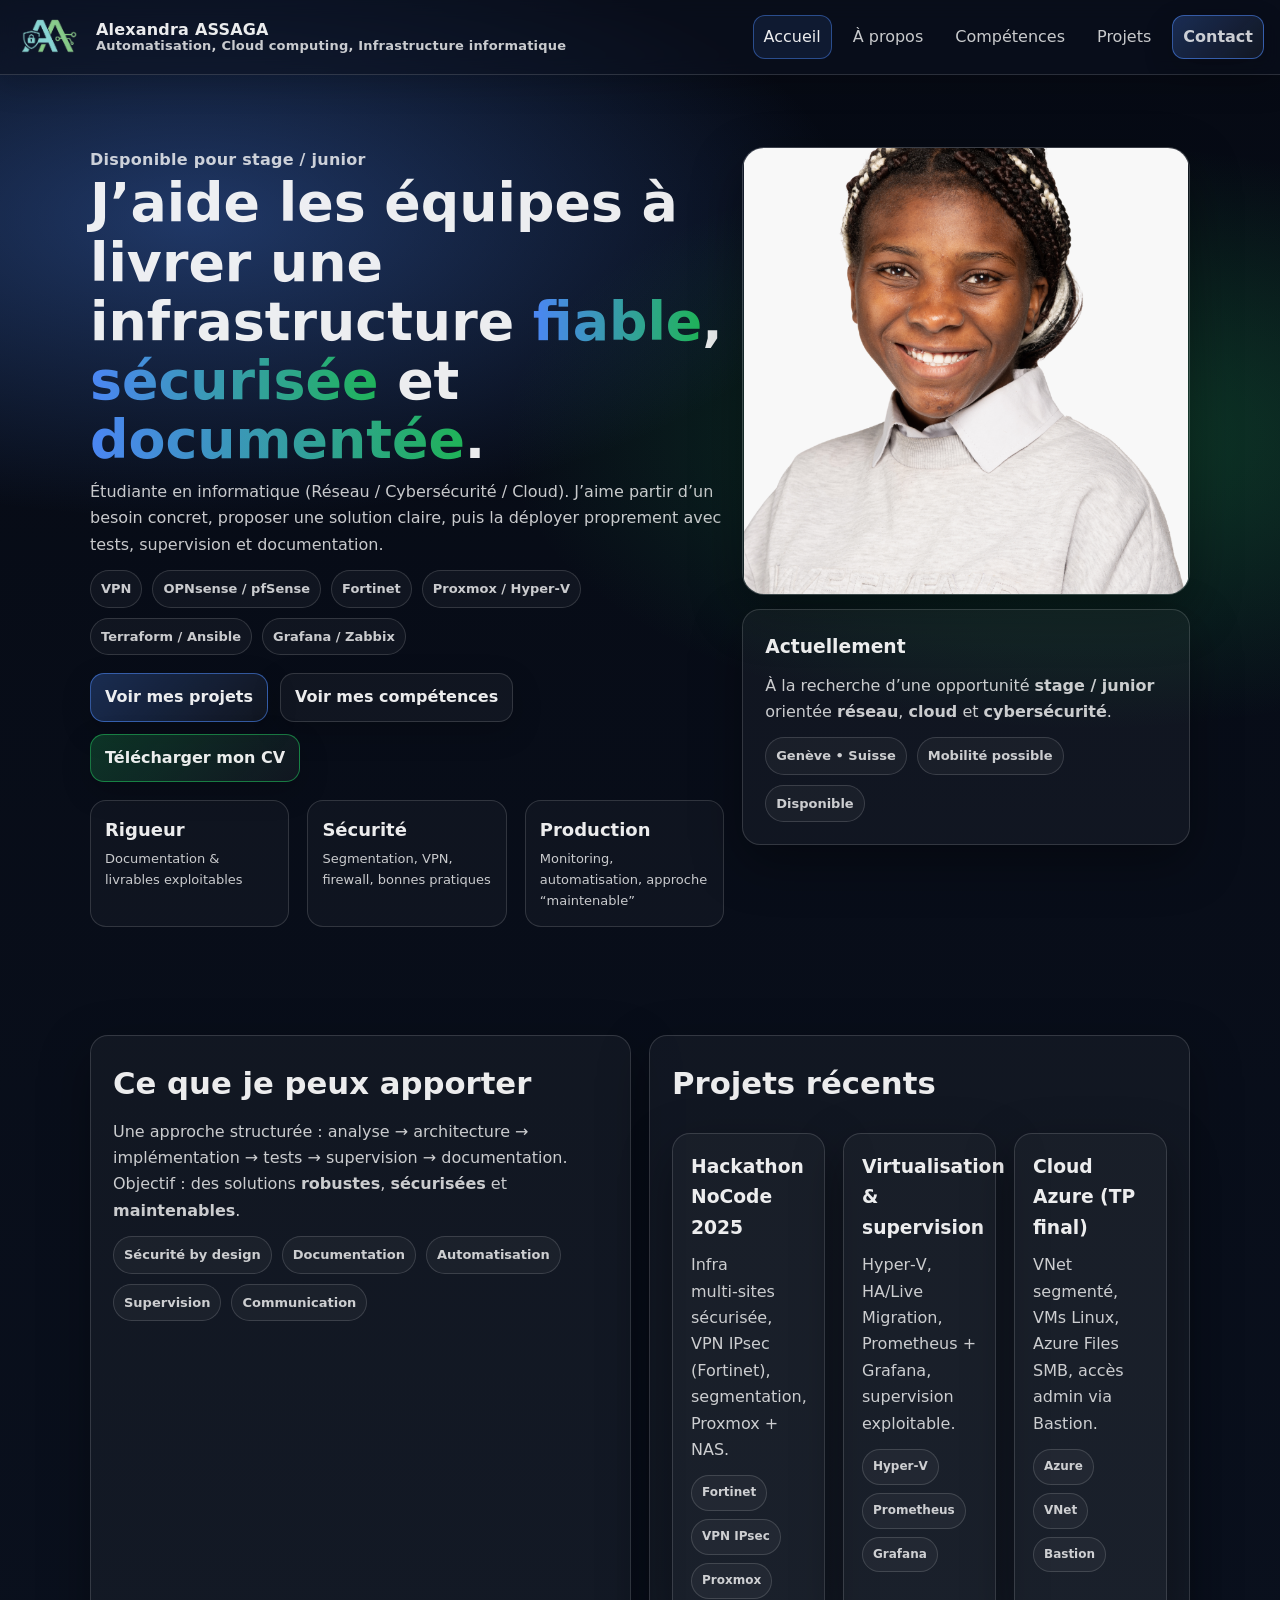
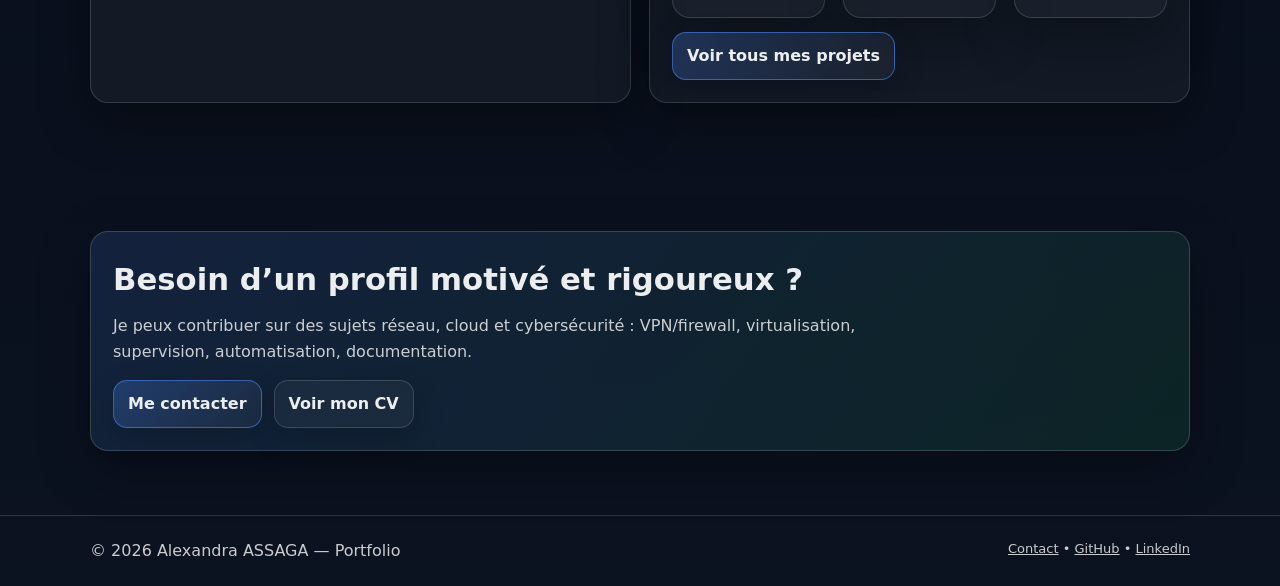
==== index.html @ e3ac4856 "Correction filtre projets + slogan, accessibilité et JS" ====
<!DOCTYPE html>
<html lang="fr">
<head>
  <meta charset="UTF-8" />
  <meta name="viewport" content="width=device-width, initial-scale=1.0" />
  <title>Portfolio — Alexandra ASSAGA</title>
  <meta name="description" content="Portfolio d'Alexandra ASSAGA — Réseau, Cybersécurité, Cloud. Projets, compétences, contact, CV." />
  <link rel="canonical" href="https://aassaga21.github.io/Mon_porfolio/" />
  <meta http-equiv="Content-Security-Policy" content="upgrade-insecure-requests" />
  <meta name="referrer" content="strict-origin-when-cross-origin" />
  <link rel="stylesheet" href="css/style.css" />
</head>
<body>

<header class="site-header">
  <div class="container nav">
    <a class="brand" href="index.html" aria-label="Retour à l'accueil">
      <img src="assets/images/Logo_Alexandra_ASSAGA.png" alt="Logo Alexandra Assaga" class="site-logo" />
      <div class="brand-text">
        <div class="brand-name">Alexandra ASSAGA</div>
        <div class="small muted">Automatisation, Cloud computing, Infrastructure informatique</div>
      </div>
    </a>

    <nav class="nav-links" aria-label="Navigation principale">
      <a data-nav href="index.html">Accueil</a>
      <a data-nav href="about.html">À propos</a>
      <a data-nav href="skills.html">Compétences</a>
      <a data-nav href="projects.html">Projets</a>
      <a data-nav href="contact.html" class="btn primary">Contact</a>
    </nav>
  </div>
</header>

<main>

  <!-- HERO -->
  <section class="hero">
    <div class="container grid">
      <div class="hero-left">
        <div class="kicker">Disponible pour stage / junior</div>

        <h1 class="hero-title">
          J’aide les équipes à livrer une infrastructure <span class="hl">fiable</span>,
          <span class="hl">sécurisée</span> et <span class="hl">documentée</span>.
        </h1>

        <p class="hero-sub">
          Étudiante en informatique (Réseau / Cybersécurité / Cloud). J’aime partir d’un besoin concret,
          proposer une solution claire, puis la déployer proprement avec tests, supervision et documentation.
        </p>

        <div class="badges hero-badges" aria-label="Technologies clés">
          <span class="badge">VPN</span>
          <span class="badge">OPNsense / pfSense</span>
          <span class="badge">Fortinet</span>
          <span class="badge">Proxmox / Hyper‑V</span>
          <span class="badge">Terraform / Ansible</span>
          <span class="badge">Grafana / Zabbix</span>
        </div>

        <div class="hero-cta">
          <a class="btn primary" href="projects.html">Voir mes projets</a>
          <a class="btn" href="skills.html">Voir mes compétences</a>
          <a class="btn success" href="assets/files/CV_ALEXANDRA_ASSAGA.pdf" target="_blank" rel="noopener">Télécharger mon CV</a>
        </div>

        <div class="stats" aria-label="Points forts">
          <div class="grid">
            <div class="stat" style="grid-column: span 4">
              <strong>Rigueur</strong>
              <span>Documentation & livrables exploitables</span>
            </div>
            <div class="stat" style="grid-column: span 4">
              <strong>Sécurité</strong>
              <span>Segmentation, VPN, firewall, bonnes pratiques</span>
            </div>
            <div class="stat" style="grid-column: span 4">
              <strong>Production</strong>
              <span>Monitoring, automatisation, approche “maintenable”</span>
            </div>
          </div>
        </div>
      </div>

      <div class="hero-right">
        <div class="card avatar">
          <img src="assets/images/Photo_Alexandra_ASSAGA.png" alt="Photo de Alexandra ASSAGA" loading="lazy" />
        </div>

        <div class="card pad" style="margin-top:14px">
          <h3>Actuellement</h3>
          <p>
            À la recherche d’une opportunité <strong>stage / junior</strong> orientée
            <strong>réseau</strong>, <strong>cloud</strong> et <strong>cybersécurité</strong>.
          </p>
          <div class="badges">
            <span class="badge">Genève • Suisse</span>
            <span class="badge">Mobilité possible</span>
            <span class="badge">Disponible</span>
          </div>
        </div>
      </div>
    </div>
  </section>

  <!-- VALUE + RECENT PROJECTS -->
  <section class="section">
    <div class="container grid">
      <section class="card pad" style="grid-column: 1 / span 6">
        <h2>Ce que je peux apporter</h2>
        <p>
          Une approche structurée : analyse → architecture → implémentation → tests → supervision → documentation.
          Objectif : des solutions <strong>robustes</strong>, <strong>sécurisées</strong> et <strong>maintenables</strong>.
        </p>

        <div class="badges" style="margin-top:12px">
          <span class="badge">Sécurité by design</span>
          <span class="badge">Documentation</span>
          <span class="badge">Automatisation</span>
          <span class="badge">Supervision</span>
          <span class="badge">Communication</span>
        </div>
      </section>

      <section class="card pad" style="grid-column: 7 / span 6">
        <div class="section-title">
          <h2>Projets récents</h2>
        </div>

        <div class="cards-3">
          <article class="card project-mini" style="background: rgba(255,255,255,.03)">
            <h3>Hackathon NoCode 2025</h3>
            <p>Infra multi‑sites sécurisée, VPN IPsec (Fortinet), segmentation, Proxmox + NAS.</p>
            <div class="meta">
              <span class="badge">Fortinet</span><span class="badge">VPN IPsec</span><span class="badge">Proxmox</span>
            </div>
          </article>

          <article class="card project-mini" style="background: rgba(255,255,255,.03)">
            <h3>Virtualisation & supervision</h3>
            <p>Hyper‑V, HA/Live Migration, Prometheus + Grafana, supervision exploitable.</p>
            <div class="meta">
              <span class="badge">Hyper‑V</span><span class="badge">Prometheus</span><span class="badge">Grafana</span>
            </div>
          </article>

          <article class="card project-mini" style="background: rgba(255,255,255,.03)">
            <h3>Cloud Azure (TP final)</h3>
            <p>VNet segmenté, VMs Linux, Azure Files SMB, accès admin via Bastion.</p>
            <div class="meta">
              <span class="badge">Azure</span><span class="badge">VNet</span><span class="badge">Bastion</span>
            </div>
          </article>
        </div>

        <div class="hero-cta" style="margin-top:14px">
          <a class="btn primary" href="projects.html">Voir tous mes projets</a>
        </div>
      </section>
    </div>
  </section>

  <section class="section">
    <div class="container">
      <div class="card cta-band">
        <h2 style="margin-bottom:8px">Besoin d’un profil motivé et rigoureux ?</h2>
        <p style="margin-bottom:14px">
          Je peux contribuer sur des sujets réseau, cloud et cybersécurité : VPN/firewall, virtualisation,
          supervision, automatisation, documentation.
        </p>
        <div class="hero-cta" style="margin-top:0">
          <a class="btn primary" href="contact.html">Me contacter</a>
          <a class="btn" href="assets/files/CV_ALEXANDRA_ASSAGA.pdf" target="_blank" rel="noopener">Voir mon CV</a>
        </div>
      </div>
    </div>
  </section>

</main>

<footer>
  <div class="container footer-row">
    <div>© <span id="year"></span> Alexandra ASSAGA — Portfolio</div>
    <div class="small">
      <a href="contact.html" style="text-decoration:underline">Contact</a> •
      <a href="https://github.com/aassaga21" target="_blank" rel="noopener" style="text-decoration:underline">GitHub</a> •
      <a href="https://www.linkedin.com/in/alexandra-assaga/" target="_blank" rel="noopener" style="text-decoration:underline">LinkedIn</a>
    </div>
  </div>
</footer>

<script src="js/main.js"></script>
<script>
  document.getElementById("year").textContent = new Date().getFullYear();
</script>

</body>
</html>
---- css/style.css ----
:root{
  --bg: #0b1220;
  --surface: rgba(255,255,255,.055);
  --surface2: rgba(255,255,255,.085);
  --text: rgba(255,255,255,.92);
  --muted: rgba(255,255,255,.78);
  --line: rgba(255,255,255,.14);
  --brand: #4f8cff;
  --brand2: #22c55e;
  --shadow: 0 18px 50px rgba(0,0,0,.35);
  --radius: 18px;
  --container: 1100px;
  --font: ui-sans-serif, system-ui, -apple-system, Segoe UI, Roboto, Helvetica, Arial;
}

*{box-sizing:border-box}
html{scroll-behavior:smooth}
body{
  margin:0;
  font-family:var(--font);
  background:
    radial-gradient(1100px 500px at 15% 10%, rgba(79,140,255,.35), transparent 60%),
    radial-gradient(900px 450px at 85% 20%, rgba(34,197,94,.25), transparent 65%),
    linear-gradient(180deg, #060a14, var(--bg));
  color:var(--text);
  line-height:1.65;
}

a{color:inherit; text-decoration:none}
img{max-width:100%; display:block}

.container{
  width:min(var(--container), calc(100% - 40px));
  margin-inline:auto;
}

.muted{ color: var(--muted); }

/* Header */
header{
  position:sticky;
  top:0;
  z-index:50;
  backdrop-filter: blur(10px);
  background: rgba(11,18,32,.55);
  border-bottom: 1px solid var(--line);
  box-shadow: 0 10px 30px rgba(0,0,0,.18);
}

header .container.nav{
  width: 100%;
  max-width: none;
  margin: 0;
  padding-left: 16px;
  padding-right: 16px;
}

.nav{
  display:flex;
  align-items:center;
  justify-content:space-between;
  padding:14px 0;
  gap:14px;
}

.brand{
  display:flex;
  align-items:center;
  gap:12px;
  font-weight:700;
  letter-spacing:.2px;
  margin-left:0;
}

.brand-text{
  display:flex;
  flex-direction:column;
  line-height:1.05;
}
.brand-name{ font-weight:800; color: var(--text); }

.site-logo{
  height:46px;
  width:auto;
  object-fit:contain;
}

.nav-links{
  display:flex; gap:10px; flex-wrap:wrap;
  align-items:center;
}
.nav-links a{
  padding:8px 10px;
  border-radius:12px;
  color: var(--muted);
  border: 1px solid transparent;
}
.nav-links a:hover{
  color: var(--text);
  border-color: var(--line);
  background: rgba(255,255,255,.04);
}
.nav-links a.active{
  color: var(--text);
  border-color: rgba(79,140,255,.45);
  background: rgba(79,140,255,.10);
}

/* Buttons */
.btn{
  display:inline-flex; align-items:center; justify-content:center;
  gap:10px;
  padding:10px 14px;
  border-radius:14px;
  border: 1px solid var(--line);
  background: rgba(255,255,255,.04);
  color: var(--text);
  font-weight:650;
  box-shadow: 0 10px 30px rgba(0,0,0,.20);
  cursor:pointer;
}
.btn:hover{
  transform: translateY(-2px);
  border-color: rgba(255,255,255,.25);
  background: rgba(255,255,255,.06);
}
.btn.primary{
  border-color: rgba(79,140,255,.55);
  background: linear-gradient(135deg, rgba(79,140,255,.25), rgba(255,255,255,.04));
}
.btn.success{
  border-color: rgba(34,197,94,.55);
  background: linear-gradient(135deg, rgba(34,197,94,.22), rgba(255,255,255,.04));
}

/* Layout blocks */
.section{padding:64px 0}
.grid{
  display:grid;
  grid-template-columns: repeat(12, 1fr);
  gap:18px;
}
.card{
  border: 1px solid var(--line);
  border-radius: var(--radius);
  background: rgba(255,255,255,.04);
  box-shadow: var(--shadow);
}
.card:hover{ border-color: rgba(255,255,255,.20); }
.card.pad{padding:22px}

.kicker{color:var(--muted); font-weight:650; letter-spacing:.25px}
h1,h2,h3{margin:0 0 10px}
h1{font-size: clamp(34px, 4.2vw, 54px); line-height:1.1}
h2{font-size: clamp(24px, 2.4vw, 34px)}
p{margin:0 0 12px; color:var(--muted); max-width:75ch}

.badges{display:flex; flex-wrap:wrap; gap:10px}
.badge{
  padding:7px 10px;
  border-radius:999px;
  border: 1px solid var(--line);
  background: rgba(255,255,255,.04);
  color: var(--muted);
  font-weight:650;
  font-size: 13px;
  display:inline-flex;
  align-items:center;
  gap:8px;
}

/* Focus visible */
a:focus-visible,
button:focus-visible,
input:focus-visible,
textarea:focus-visible{
  outline: 3px solid rgba(79,140,255,.55);
  outline-offset: 3px;
  border-color: rgba(79,140,255,.75);
}

/* Hero */
.hero{ padding:72px 0 44px; }
.hero-left{grid-column: 1 / span 7;}
.hero-right{grid-column: 8 / span 5;}
.hero-cta{display:flex; gap:12px; flex-wrap:wrap; margin-top:18px}

.hl{
  background: linear-gradient(90deg, rgba(79,140,255,.95), rgba(34,197,94,.9));
  -webkit-background-clip: text;
  background-clip: text;
  color: transparent;
}

.hero-badges{ margin-top: 10px; }

.avatar{
  aspect-ratio: 1 / 1;
  border-radius: 22px;
  overflow:hidden;
  border: 1px solid rgba(255,255,255,.18);
  background: rgba(255,255,255,.04);
}
.avatar img{ width:100%; height:100%; object-fit:contain; }

/* Stats */
.stats{margin-top:18px}
.stat{
  display:flex; flex-direction:column;
  gap:3px;
  padding:14px;
  border-radius: 16px;
  border: 1px solid var(--line);
  background: rgba(255,255,255,.03);
}
.stat strong{font-size:18px}
.stat span{color:var(--muted); font-size:13px}

/* Skills */
.skill{
  display:flex; flex-direction:column; gap:10px;
  padding:16px;
  border-radius:16px;
  border:1px solid var(--line);
  background: rgba(255,255,255,.03);
}
.skill-top{display:flex; justify-content:space-between; gap:10px}
.progress{
  height:10px;
  border-radius:999px;
  border:1px solid var(--line);
  overflow:hidden;
  background: rgba(0,0,0,.20);
}
.progress > div{
  height:100%;
  width: var(--w, 60%);
  background: linear-gradient(90deg, rgba(79,140,255,.9), rgba(34,197,94,.85));
}

/* Forms */
form{display:grid; gap:12px}
label{font-weight:750; font-size:14px}
input, textarea{
  width:100%;
  padding:12px 12px;
  border-radius:14px;
  border: 1px solid var(--line);
  background: rgba(255,255,255,.04);
  color: var(--text);
  outline:none;
}
input:focus, textarea:focus{border-color: rgba(79,140,255,.6)}
textarea{min-height:140px; resize:vertical}

/* Footer */
footer{
  border-top: 1px solid var(--line);
  padding:22px 0;
  color: var(--muted);
}
.footer-row{
  display:flex;
  justify-content:space-between;
  gap:12px;
  flex-wrap:wrap;
}
.small{font-size:13px}

/* Section title */
.section-title{
  display:flex;
  align-items:flex-end;
  justify-content:space-between;
  gap:12px;
  margin-bottom: 12px;
}

/* Recent project mini cards */
.cards-3{
  display:grid;
  grid-template-columns: repeat(12, 1fr);
  gap: 18px;
  margin-top: 14px;
}
.cards-3 > article{ grid-column: span 4; }
@media (max-width: 920px){ .cards-3 > article{ grid-column: span 6; } }
@media (max-width: 620px){ .cards-3 > article{ grid-column: 1 / -1; } }

.project-mini{ padding: 18px; }
.project-mini h3{ margin: 0 0 8px; }
.project-mini p{ margin: 0 0 12px; }
.meta{display:flex; flex-wrap:wrap; gap:8px; margin-top:10px}
.meta .badge{font-size:12px}

/* CTA band */
.cta-band{
  padding: 22px;
  background: linear-gradient(135deg, rgba(79,140,255,.14), rgba(34,197,94,.10));
  border: 1px solid rgba(255,255,255,.16);
}

/* Carousel (Projects) */
.carousel{ margin-top: 22px; }
.carousel-viewport{ overflow: hidden; border-radius: 22px; }
.carousel-track{
  display: flex;
  gap: 18px;
  transform: translateX(0);
  transition: transform .35s ease;
  will-change: transform;
}
.carousel-slide{ flex: 0 0 100%; }
@media (min-width: 1000px){
  .carousel-slide{ flex: 0 0 calc(50% - 9px); }
}

.project-card{
  border: 1px solid rgba(255,255,255,.14);
  border-radius: 20px;
  background: rgba(255,255,255,.045);
  box-shadow: 0 18px 50px rgba(0,0,0,.35);
  overflow: hidden;
  padding: 22px;
  display: flex;
  flex-direction: column;
  justify-content: space-between;
  min-height: 420px;
  transition: transform .18s ease, border-color .18s ease, background .18s ease;
}
.project-card:hover{
  transform: translateY(-3px);
  border-color: rgba(79,140,255,.5);
  background: rgba(255,255,255,.06);
}
.project-title{
  margin: 0 0 10px;
  font-size: clamp(22px, 2.2vw, 34px);
  line-height: 1.15;
}
.project-desc{
  margin: 0 0 14px;
  color: rgba(255,255,255,.75);
  max-width: 62ch;
}
.project-tags{ display:flex; flex-wrap: wrap; gap: 10px; margin-top: 10px; }
.tag{
  padding: 7px 10px;
  border-radius: 999px;
  border: 1px solid rgba(255,255,255,.14);
  background: rgba(255,255,255,.04);
  color: rgba(255,255,255,.78);
  font-weight: 650;
  font-size: 13px;
}
.project-actions{
  display:flex;
  gap: 12px;
  flex-wrap: wrap;
  margin-top: 18px;
}

/* Carousel controls */
.carousel-controls{
  display: flex;
  align-items: center;
  justify-content: center;
  gap: 14px;
  margin-top: 14px;
}
.carousel-btn{
  width: 44px;
  height: 44px;
  border-radius: 14px;
  border: 1px solid rgba(255,255,255,.16);
  background: rgba(255,255,255,.04);
  color: rgba(255,255,255,.9);
  font-size: 26px;
  cursor: pointer;
}
.carousel-btn:hover{
  border-color: rgba(79,140,255,.55);
  background: rgba(255,255,255,.06);
  transform: translateY(-1px);
}
.carousel-dots{ display: flex; gap: 8px; align-items: center; }
.carousel-dot{
  width: 10px;
  height: 10px;
  border-radius: 999px;
  border: 1px solid rgba(255,255,255,.22);
  background: rgba(255,255,255,.10);
  cursor: pointer;
}
.carousel-dot.is-active{
  width: 22px;
  background: rgba(79,140,255,.60);
  border-color: rgba(79,140,255,.70);
}

/* Filters + grid */
.filters{
  display:flex;
  flex-wrap:wrap;
  gap:10px;
  margin-top: 16px;
}
.filter-btn{
  appearance:none;
  border: 1px solid rgba(255,255,255,.16);
  background: rgba(255,255,255,.04);
  color: rgba(255,255,255,.82);
  padding: 9px 12px;
  border-radius: 999px;
  font-weight: 650;
  cursor: pointer;
}
.filter-btn:hover{
  border-color: rgba(79,140,255,.55);
  background: rgba(255,255,255,.06);
  transform: translateY(-1px);
}
.filter-btn.is-active{
  border-color: rgba(79,140,255,.70);
  background: rgba(79,140,255,.14);
  color: rgba(255,255,255,.92);
}

.projects-grid{
  display:grid;
  grid-template-columns: repeat(12, 1fr);
  gap: 18px;
  margin-top: 18px;
}
.project-item{ grid-column: span 6; }
@media (max-width: 720px){ .project-item{ grid-column: 1 / -1; } }
.project-item .content{ padding: 18px; }

.project-cover{
  height: 160px;
  border-bottom: 1px solid rgba(255,255,255,.14);
  background:
    radial-gradient(600px 240px at 15% 20%, rgba(79,140,255,.22), transparent 60%),
    radial-gradient(520px 220px at 85% 10%, rgba(34,197,94,.18), transparent 62%),
    rgba(255,255,255,.03);
}

/* Responsive */
@media (max-width: 920px){
  .hero-left{grid-column: 1 / -1;}
  .hero-right{grid-column: 1 / -1;}
}
@media (max-width: 600px){
  .brand-text{display:none;}
  header .container.nav{
    padding-left: 12px;
    padding-right: 12px;
  }
}

/* Reduced motion */
@media (prefers-reduced-motion: reduce){
  *{
    scroll-behavior: auto !important;
    transition: none !important;
    animation: none !important;
  }
}
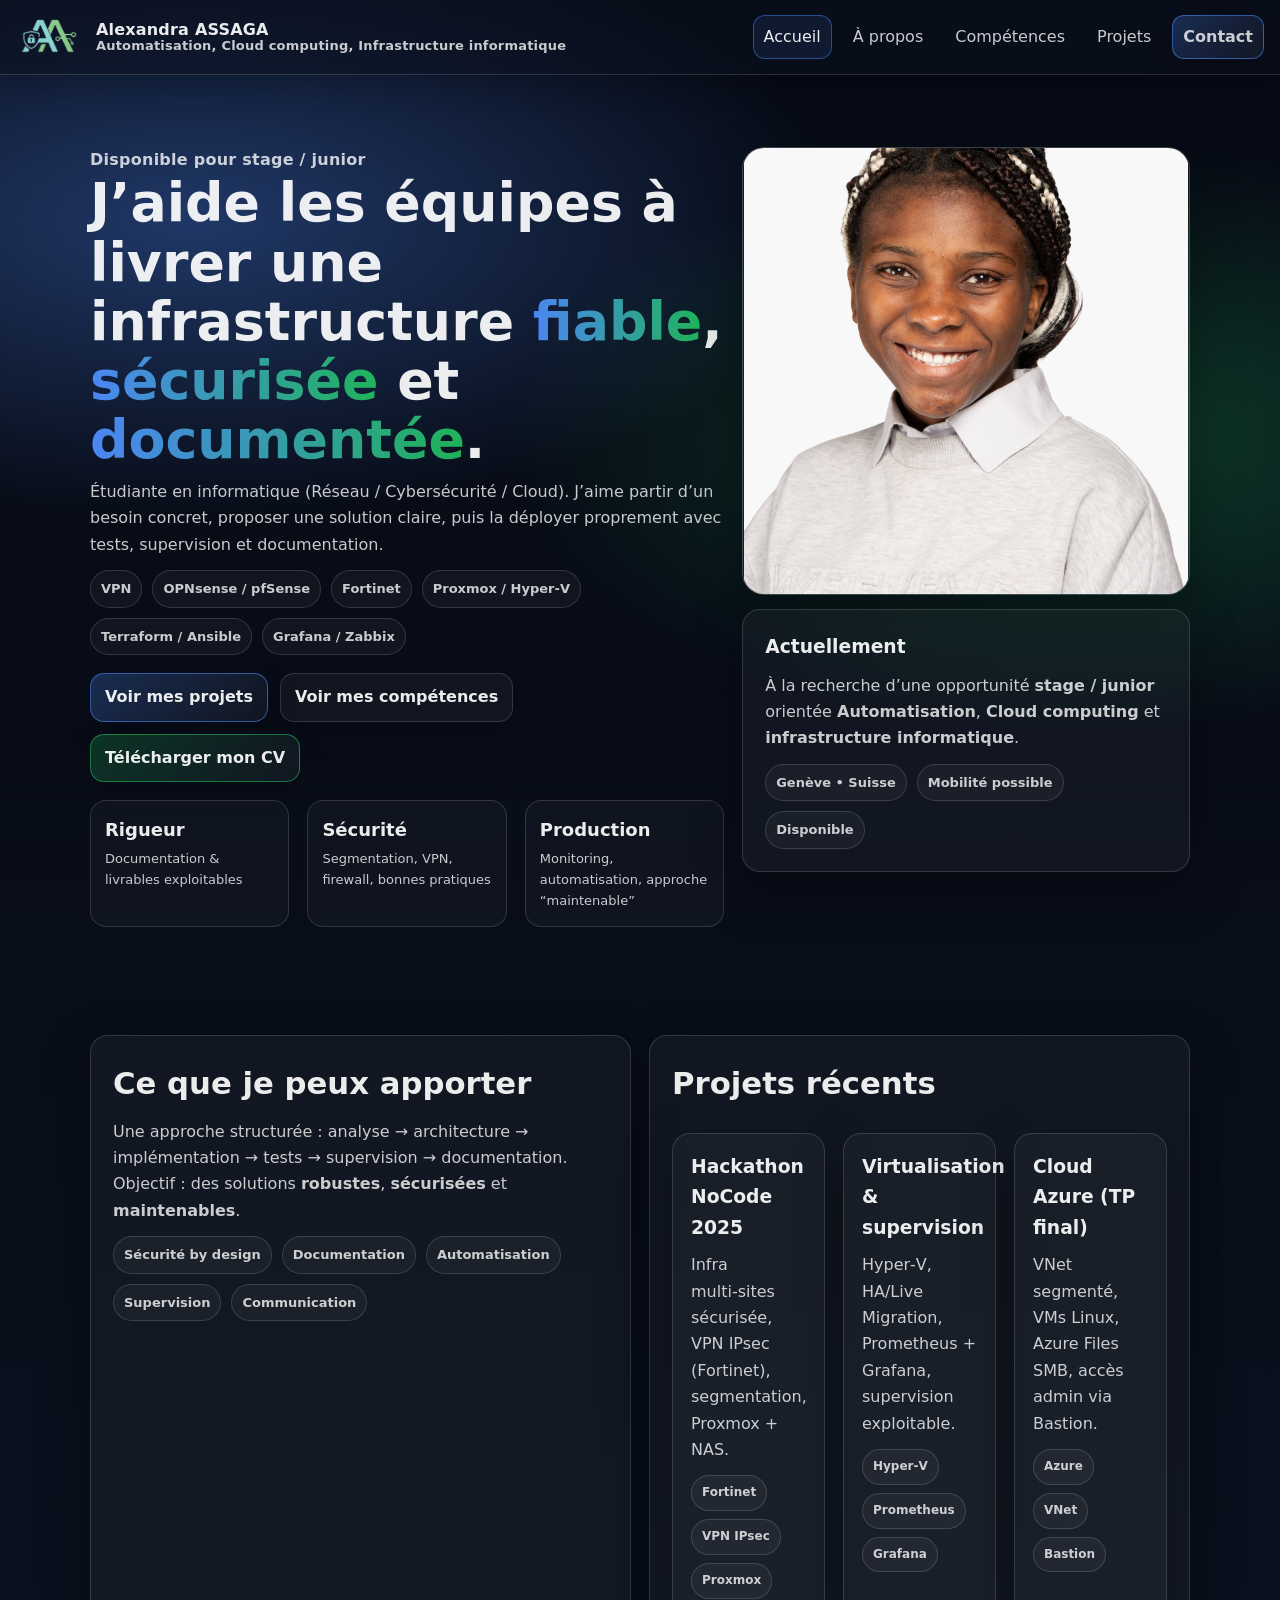
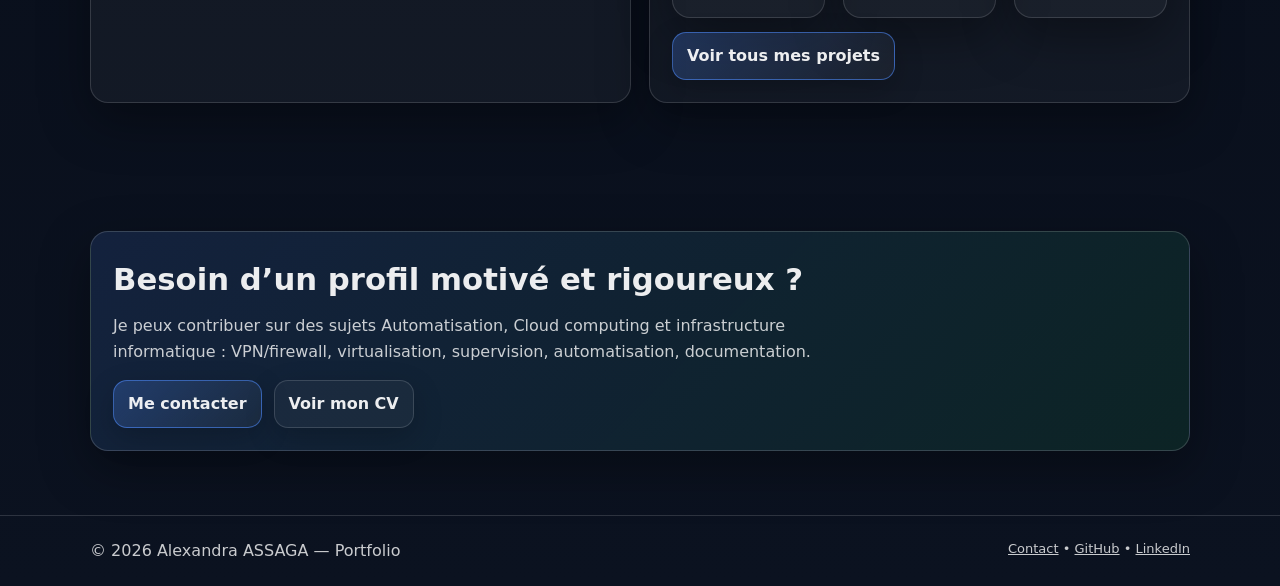
==== commit 867cb7ca: "dernière modification" ====
--- a/index.html
+++ b/index.html
@@ -62,7 +62,7 @@
         <div class="hero-cta">
           <a class="btn primary" href="projects.html">Voir mes projets</a>
           <a class="btn" href="skills.html">Voir mes compétences</a>
-          <a class="btn success" href="assets/files/CV_ALEXANDRA_ASSAGA.pdf" target="_blank" rel="noopener">Télécharger mon CV</a>
+          <a class="btn success" href="assets/files/CV_Alexandra ASSAGA.pdf" target="_blank" rel="noopener">Télécharger mon CV</a>
         </div>
 
         <div class="stats" aria-label="Points forts">
@@ -92,7 +92,7 @@
           <h3>Actuellement</h3>
           <p>
             À la recherche d’une opportunité <strong>stage / junior</strong> orientée
-            <strong>réseau</strong>, <strong>cloud</strong> et <strong>cybersécurité</strong>.
+            <strong>Automatisation</strong>, <strong>Cloud computing</strong> et <strong>infrastructure informatique</strong>.
           </p>
           <div class="badges">
             <span class="badge">Genève • Suisse</span>
@@ -166,12 +166,12 @@
       <div class="card cta-band">
         <h2 style="margin-bottom:8px">Besoin d’un profil motivé et rigoureux ?</h2>
         <p style="margin-bottom:14px">
-          Je peux contribuer sur des sujets réseau, cloud et cybersécurité : VPN/firewall, virtualisation,
+          Je peux contribuer sur des sujets Automatisation, Cloud computing et infrastructure informatique : VPN/firewall, virtualisation,
           supervision, automatisation, documentation.
         </p>
         <div class="hero-cta" style="margin-top:0">
           <a class="btn primary" href="contact.html">Me contacter</a>
-          <a class="btn" href="assets/files/CV_ALEXANDRA_ASSAGA.pdf" target="_blank" rel="noopener">Voir mon CV</a>
+          <a class="btn" href="assets/files/CV_Alexandra ASSAGA.pdf" target="_blank" rel="noopener">Voir mon CV</a>
         </div>
       </div>
     </div>
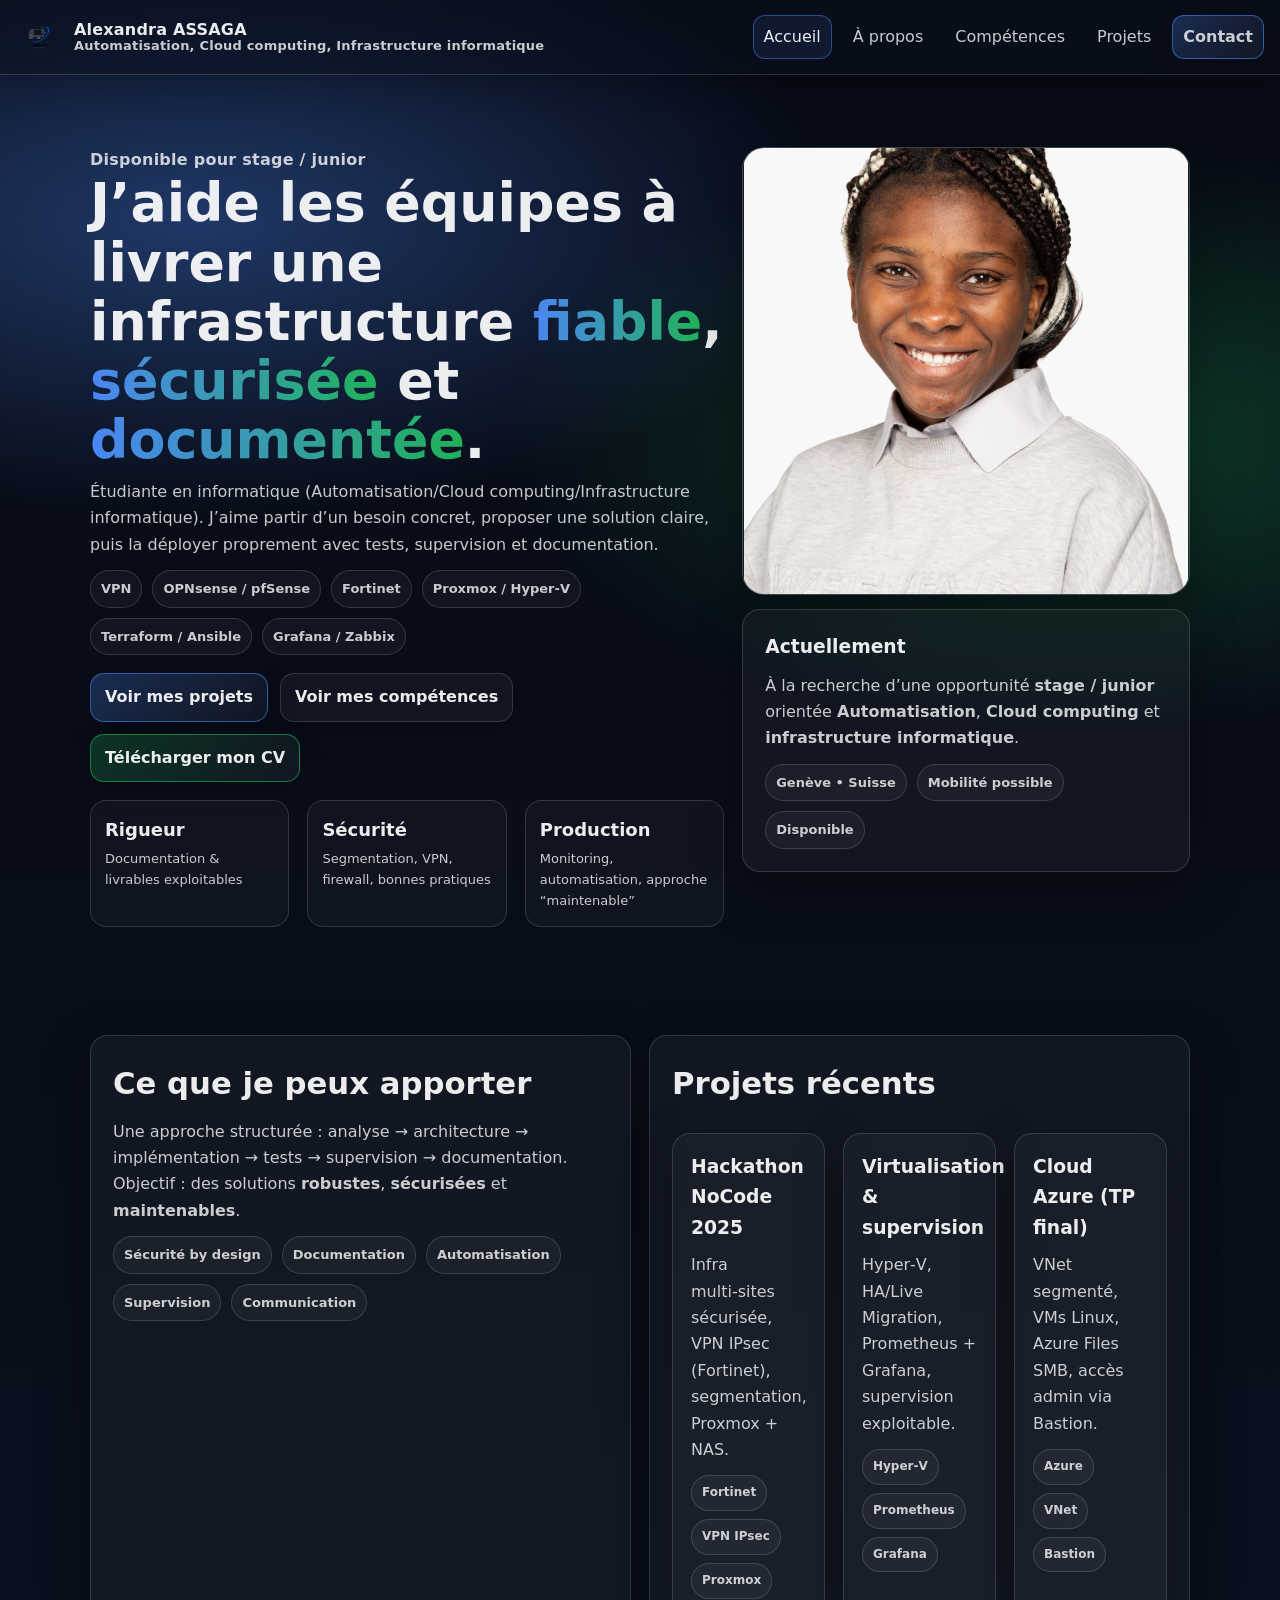
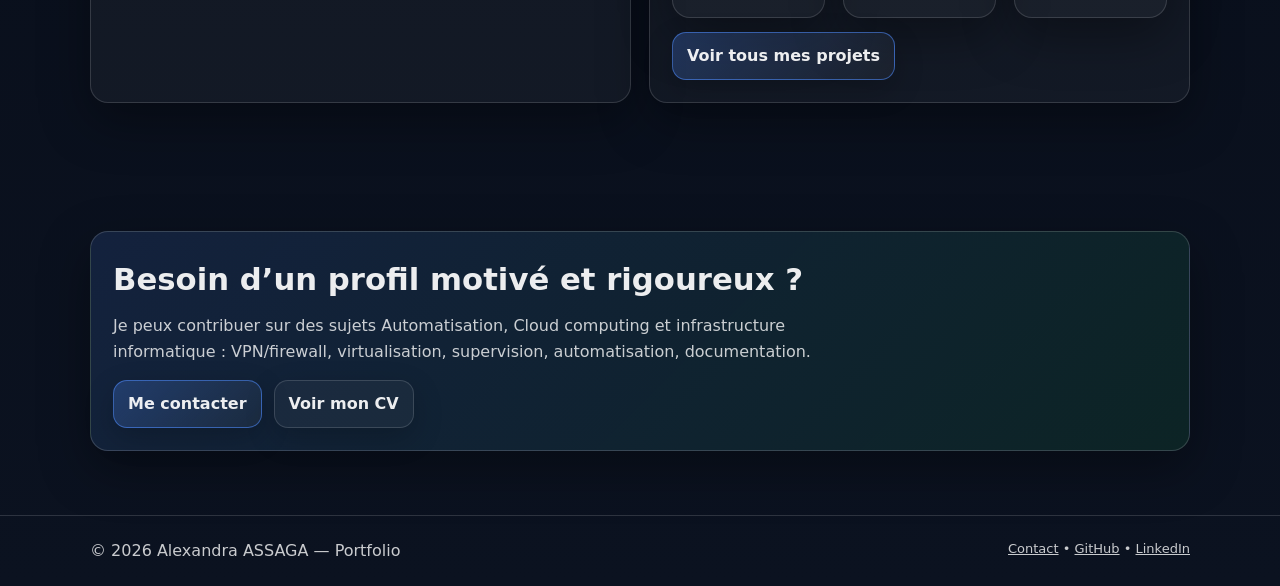
==== commit 7933af4f: "domaine" ====
--- a/index.html
+++ b/index.html
@@ -46,7 +46,7 @@
         </h1>
 
         <p class="hero-sub">
-          Étudiante en informatique (Réseau / Cybersécurité / Cloud). J’aime partir d’un besoin concret,
+          Étudiante en informatique (Automatisation/Cloud computing/Infrastructure informatique). J’aime partir d’un besoin concret,
           proposer une solution claire, puis la déployer proprement avec tests, supervision et documentation.
         </p>
 
--- a/css/style.css
+++ b/css/style.css
@@ -27,7 +27,11 @@
 }
 
 a{color:inherit; text-decoration:none}
-img{max-width:100%; display:block}
+img {
+  width: 300px;
+  max-width: 100%; /* ne déborde pas sur mobile */
+  display: block;
+}
 
 .container{
   width:min(var(--container), calc(100% - 40px));
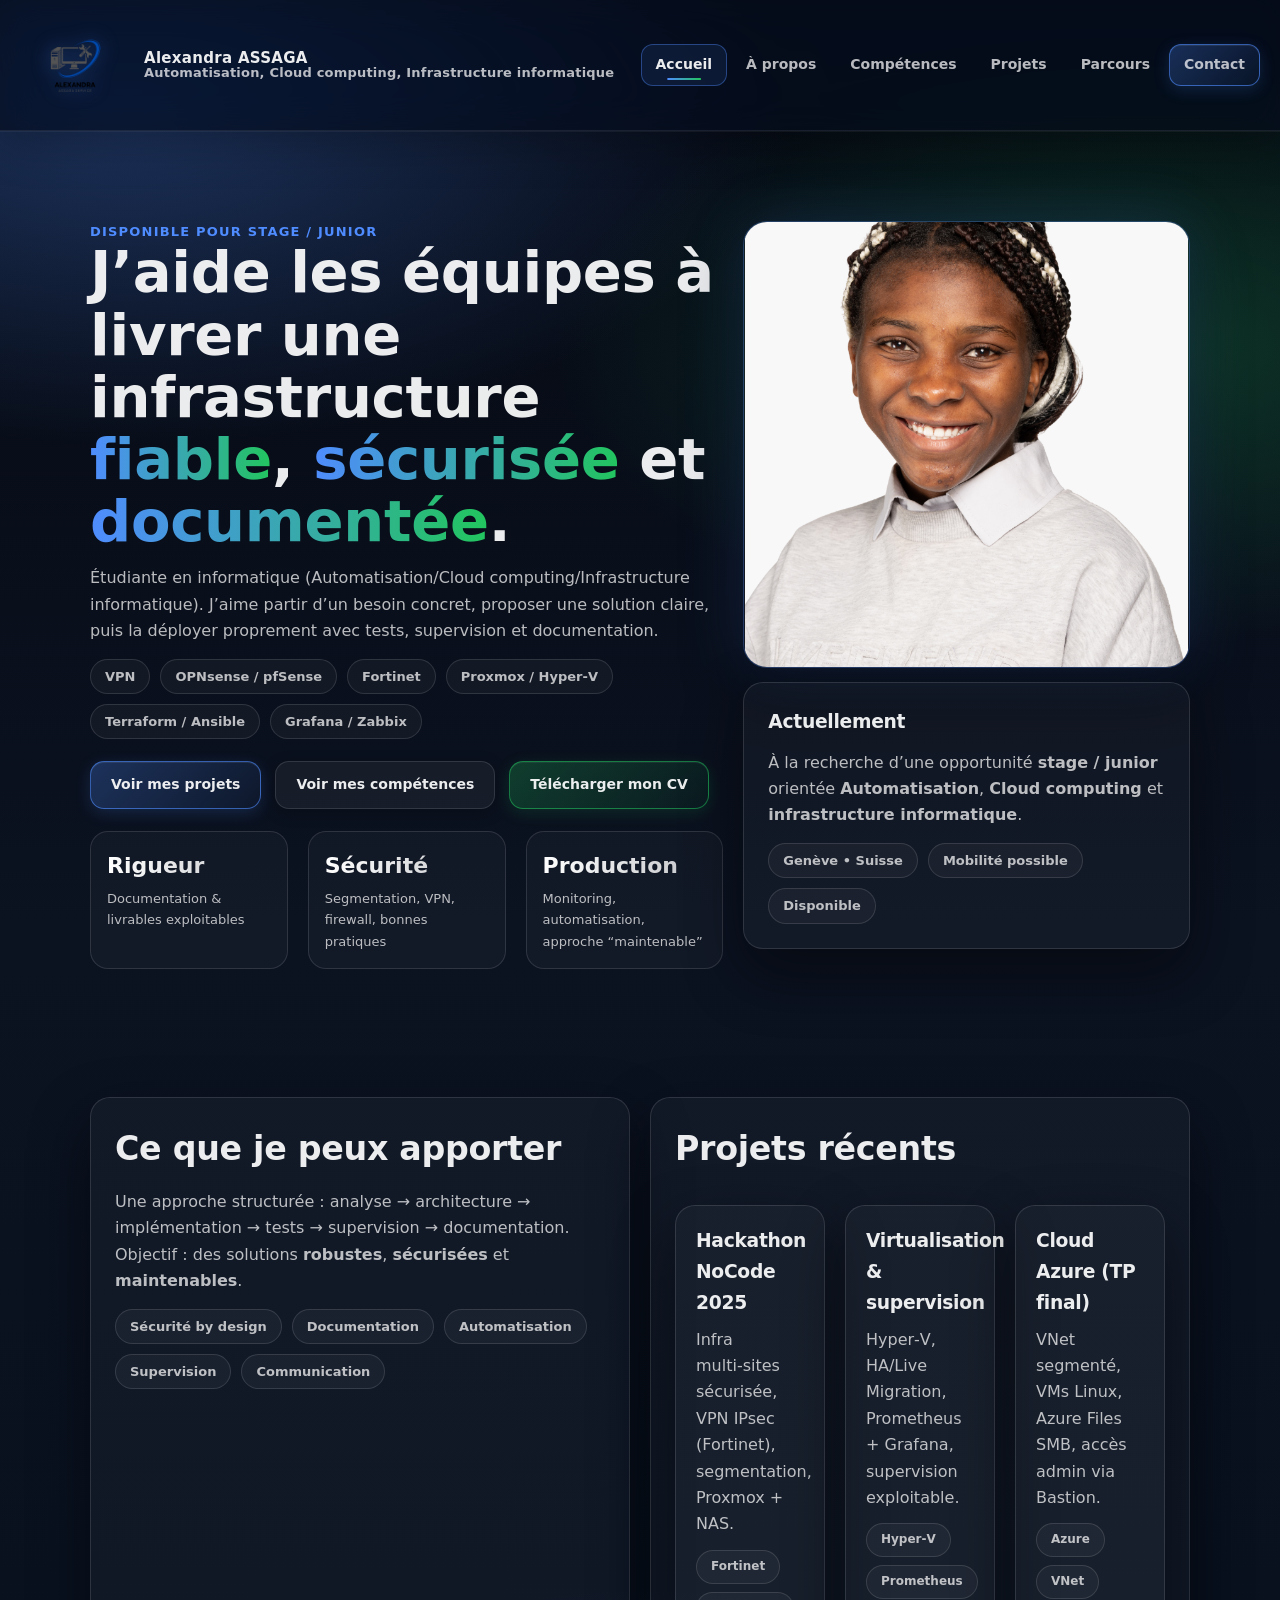
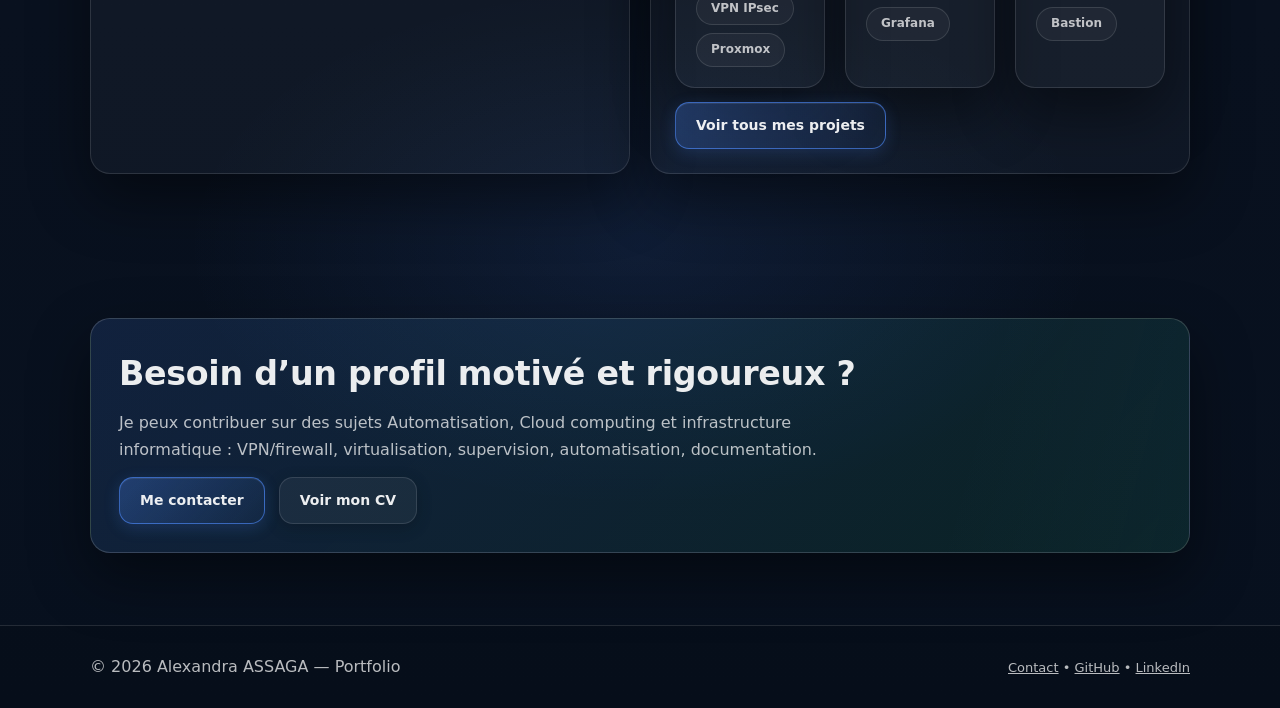
==== commit 5c4555a0: "commit" ====
--- a/index.html
+++ b/index.html
@@ -27,6 +27,7 @@
       <a data-nav href="about.html">À propos</a>
       <a data-nav href="skills.html">Compétences</a>
       <a data-nav href="projects.html">Projets</a>
+      <a data-nav href="parcours.html">Parcours</a>
       <a data-nav href="contact.html" class="btn primary">Contact</a>
     </nav>
   </div>
--- a/css/style.css
+++ b/css/style.css
@@ -1,472 +1,781 @@
+/* ============================================================
+   VARIABLES & RESET
+   ============================================================ */
 :root{
   --bg: #0b1220;
   --surface: rgba(255,255,255,.055);
   --surface2: rgba(255,255,255,.085);
   --text: rgba(255,255,255,.92);
-  --muted: rgba(255,255,255,.78);
-  --line: rgba(255,255,255,.14);
+  --muted: rgba(255,255,255,.72);
+  --line: rgba(255,255,255,.12);
   --brand: #4f8cff;
   --brand2: #22c55e;
-  --shadow: 0 18px 50px rgba(0,0,0,.35);
-  --radius: 18px;
+  --shadow: 0 24px 60px rgba(0,0,0,.45);
+  --glow-blue: 0 0 30px rgba(79,140,255,.25);
+  --glow-green: 0 0 30px rgba(34,197,94,.20);
+  --radius: 20px;
   --container: 1100px;
   --font: ui-sans-serif, system-ui, -apple-system, Segoe UI, Roboto, Helvetica, Arial;
-}
-
-*{box-sizing:border-box}
-html{scroll-behavior:smooth}
+  --transition: .22s cubic-bezier(.4,0,.2,1);
+}
+
+*{ box-sizing: border-box; }
+html{ scroll-behavior: smooth; }
+
 body{
-  margin:0;
-  font-family:var(--font);
+  margin: 0;
+  font-family: var(--font);
   background:
-    radial-gradient(1100px 500px at 15% 10%, rgba(79,140,255,.35), transparent 60%),
-    radial-gradient(900px 450px at 85% 20%, rgba(34,197,94,.25), transparent 65%),
-    linear-gradient(180deg, #060a14, var(--bg));
-  color:var(--text);
-  line-height:1.65;
-}
-
-a{color:inherit; text-decoration:none}
-img {
-  width: 300px;
-  max-width: 100%; /* ne déborde pas sur mobile */
-  display: block;
-}
+    radial-gradient(1200px 600px at 10% 5%,  rgba(79,140,255,.30), transparent 55%),
+    radial-gradient(1000px 500px at 90% 15%, rgba(34,197,94,.22), transparent 60%),
+    radial-gradient(700px 400px at 50% 80%,  rgba(79,140,255,.10), transparent 65%),
+    linear-gradient(180deg, #050912, var(--bg) 40%, #07101e);
+  color: var(--text);
+  line-height: 1.65;
+}
+
+a{ color: inherit; text-decoration: none; }
+img{ max-width: 100%; display: block; }
 
 .container{
-  width:min(var(--container), calc(100% - 40px));
-  margin-inline:auto;
-}
-
+  width: min(var(--container), calc(100% - 40px));
+  margin-inline: auto;
+}
 .muted{ color: var(--muted); }
-
-/* Header */
+.small{ font-size: 13px; }
+
+
+/* ============================================================
+   KEYFRAMES
+   ============================================================ */
+@keyframes fadeUp{
+  from{ opacity:0; transform: translateY(28px); }
+  to  { opacity:1; transform: translateY(0); }
+}
+@keyframes gradientShift{
+  0%  { background-position: 0% 50%; }
+  50% { background-position: 100% 50%; }
+  100%{ background-position: 0% 50%; }
+}
+@keyframes progressFill{
+  from{ width: 0; }
+  to  { width: var(--w, 60%); }
+}
+@keyframes pulse-ring{
+  0%  { box-shadow: 0 0 0 0 rgba(79,140,255,.35); }
+  70% { box-shadow: 0 0 0 12px rgba(79,140,255,0); }
+  100%{ box-shadow: 0 0 0 0 rgba(79,140,255,0); }
+}
+@keyframes float{
+  0%, 100%{ transform: translateY(0); }
+  50%      { transform: translateY(-8px); }
+}
+@keyframes shimmer{
+  0%  { background-position: -400px 0; }
+  100%{ background-position: 400px 0; }
+}
+
+
+/* ============================================================
+   HEADER / NAV
+   ============================================================ */
 header{
-  position:sticky;
-  top:0;
-  z-index:50;
-  backdrop-filter: blur(10px);
-  background: rgba(11,18,32,.55);
-  border-bottom: 1px solid var(--line);
-  box-shadow: 0 10px 30px rgba(0,0,0,.18);
+  position: sticky;
+  top: 0;
+  z-index: 50;
+  -webkit-backdrop-filter: blur(18px) saturate(160%);
+  backdrop-filter: blur(18px) saturate(160%);
+  background: rgba(7,14,28,.70);
+  border-bottom: 1px solid rgba(255,255,255,.08);
+  box-shadow: 0 1px 0 rgba(255,255,255,.05), 0 12px 40px rgba(0,0,0,.25);
+  transition: background var(--transition);
 }
 
 header .container.nav{
   width: 100%;
   max-width: none;
   margin: 0;
-  padding-left: 16px;
-  padding-right: 16px;
+  padding-left: 20px;
+  padding-right: 20px;
 }
 
 .nav{
-  display:flex;
-  align-items:center;
-  justify-content:space-between;
-  padding:14px 0;
-  gap:14px;
+  display: flex;
+  align-items: center;
+  justify-content: space-between;
+  padding: 10px 0;
+  gap: 14px;
 }
 
 .brand{
-  display:flex;
-  align-items:center;
-  gap:12px;
-  font-weight:700;
-  letter-spacing:.2px;
-  margin-left:0;
-}
+  display: flex;
+  align-items: center;
+  gap: 14px;
+  font-weight: 700;
+  letter-spacing: .2px;
+  transition: opacity var(--transition);
+}
+.brand:hover{ opacity: .85; }
 
 .brand-text{
-  display:flex;
-  flex-direction:column;
-  line-height:1.05;
-}
-.brand-name{ font-weight:800; color: var(--text); }
+  display: flex;
+  flex-direction: column;
+  line-height: 1.1;
+}
+.brand-name{
+  font-weight: 800;
+  font-size: 15px;
+  color: var(--text);
+  letter-spacing: .3px;
+}
 
 .site-logo{
-  height:46px;
-  width:auto;
-  object-fit:contain;
-}
-
+  height: 110px;
+  width: 110px;
+  object-fit: contain;
+  filter: drop-shadow(0 0 10px rgba(79,140,255,.4));
+  transition: filter var(--transition), transform var(--transition);
+}
+.brand:hover .site-logo{
+  filter: drop-shadow(0 0 18px rgba(79,140,255,.65));
+  transform: scale(1.04);
+}
+
+/* Nav links */
 .nav-links{
-  display:flex; gap:10px; flex-wrap:wrap;
-  align-items:center;
+  display: flex;
+  gap: 4px;
+  flex-wrap: wrap;
+  align-items: center;
 }
 .nav-links a{
-  padding:8px 10px;
-  border-radius:12px;
+  position: relative;
+  padding: 8px 14px;
+  border-radius: 12px;
   color: var(--muted);
   border: 1px solid transparent;
+  font-size: 14px;
+  font-weight: 600;
+  transition: color var(--transition), border-color var(--transition), background var(--transition);
+  overflow: hidden;
+}
+.nav-links a::after{
+  content: '';
+  position: absolute;
+  bottom: 5px; left: 50%;
+  width: 0; height: 2px;
+  border-radius: 999px;
+  background: linear-gradient(90deg, var(--brand), var(--brand2));
+  transform: translateX(-50%);
+  transition: width var(--transition);
 }
 .nav-links a:hover{
   color: var(--text);
   border-color: var(--line);
-  background: rgba(255,255,255,.04);
-}
+  background: rgba(255,255,255,.05);
+}
+.nav-links a:hover::after{ width: 40%; }
 .nav-links a.active{
   color: var(--text);
-  border-color: rgba(79,140,255,.45);
+  border-color: rgba(79,140,255,.40);
   background: rgba(79,140,255,.10);
 }
-
-/* Buttons */
+.nav-links a.active::after{ width: 40%; }
+
+
+/* ============================================================
+   BUTTONS
+   ============================================================ */
 .btn{
-  display:inline-flex; align-items:center; justify-content:center;
-  gap:10px;
-  padding:10px 14px;
-  border-radius:14px;
+  display: inline-flex;
+  align-items: center;
+  justify-content: center;
+  gap: 8px;
+  padding: 11px 20px;
+  border-radius: 14px;
   border: 1px solid var(--line);
-  background: rgba(255,255,255,.04);
+  background: rgba(255,255,255,.05);
   color: var(--text);
-  font-weight:650;
-  box-shadow: 0 10px 30px rgba(0,0,0,.20);
-  cursor:pointer;
+  font-weight: 650;
+  font-size: 14px;
+  box-shadow: 0 4px 16px rgba(0,0,0,.20);
+  cursor: pointer;
+  transition: transform var(--transition), border-color var(--transition),
+              background var(--transition), box-shadow var(--transition);
 }
 .btn:hover{
-  transform: translateY(-2px);
-  border-color: rgba(255,255,255,.25);
-  background: rgba(255,255,255,.06);
-}
+  transform: translateY(-3px);
+  border-color: rgba(255,255,255,.28);
+  background: rgba(255,255,255,.08);
+  box-shadow: 0 10px 30px rgba(0,0,0,.30);
+}
+.btn:active{ transform: translateY(-1px); }
+
 .btn.primary{
-  border-color: rgba(79,140,255,.55);
-  background: linear-gradient(135deg, rgba(79,140,255,.25), rgba(255,255,255,.04));
-}
+  border-color: rgba(79,140,255,.60);
+  background: linear-gradient(135deg, rgba(79,140,255,.28), rgba(79,140,255,.06));
+  box-shadow: 0 4px 16px rgba(79,140,255,.18), inset 0 1px 0 rgba(255,255,255,.08);
+}
+.btn.primary:hover{
+  border-color: rgba(79,140,255,.80);
+  background: linear-gradient(135deg, rgba(79,140,255,.40), rgba(79,140,255,.12));
+  box-shadow: 0 10px 30px rgba(79,140,255,.30), inset 0 1px 0 rgba(255,255,255,.10);
+}
+
 .btn.success{
   border-color: rgba(34,197,94,.55);
-  background: linear-gradient(135deg, rgba(34,197,94,.22), rgba(255,255,255,.04));
-}
-
-/* Layout blocks */
-.section{padding:64px 0}
+  background: linear-gradient(135deg, rgba(34,197,94,.25), rgba(34,197,94,.05));
+  box-shadow: 0 4px 16px rgba(34,197,94,.15), inset 0 1px 0 rgba(255,255,255,.06);
+}
+.btn.success:hover{
+  border-color: rgba(34,197,94,.75);
+  background: linear-gradient(135deg, rgba(34,197,94,.38), rgba(34,197,94,.10));
+  box-shadow: 0 10px 30px rgba(34,197,94,.25), inset 0 1px 0 rgba(255,255,255,.10);
+}
+
+
+/* ============================================================
+   LAYOUT
+   ============================================================ */
+.section{ padding: 72px 0; }
 .grid{
-  display:grid;
+  display: grid;
   grid-template-columns: repeat(12, 1fr);
-  gap:18px;
-}
+  gap: 20px;
+}
+
 .card{
   border: 1px solid var(--line);
   border-radius: var(--radius);
-  background: rgba(255,255,255,.04);
+  background: rgba(255,255,255,.03);
   box-shadow: var(--shadow);
-}
-.card:hover{ border-color: rgba(255,255,255,.20); }
-.card.pad{padding:22px}
-
-.kicker{color:var(--muted); font-weight:650; letter-spacing:.25px}
-h1,h2,h3{margin:0 0 10px}
-h1{font-size: clamp(34px, 4.2vw, 54px); line-height:1.1}
-h2{font-size: clamp(24px, 2.4vw, 34px)}
-p{margin:0 0 12px; color:var(--muted); max-width:75ch}
-
-.badges{display:flex; flex-wrap:wrap; gap:10px}
+  transition: border-color var(--transition), box-shadow var(--transition),
+              transform var(--transition), background var(--transition);
+}
+.card:hover{
+  border-color: rgba(79,140,255,.30);
+  box-shadow: var(--shadow), var(--glow-blue);
+  transform: translateY(-3px);
+  background: rgba(255,255,255,.05);
+}
+.card.pad{ padding: 24px; }
+
+
+/* ============================================================
+   TYPOGRAPHY
+   ============================================================ */
+.kicker{
+  color: var(--brand);
+  font-weight: 700;
+  font-size: 13px;
+  letter-spacing: 1.2px;
+  text-transform: uppercase;
+}
+
+h1, h2, h3{ margin: 0 0 12px; letter-spacing: -.3px; }
+h1{
+  font-size: clamp(36px, 4.5vw, 58px);
+  line-height: 1.08;
+  font-weight: 900;
+}
+h2{
+  font-size: clamp(26px, 2.6vw, 36px);
+  font-weight: 800;
+}
+h3{ font-weight: 700; }
+
+p{ margin: 0 0 14px; color: var(--muted); max-width: 75ch; }
+
+
+/* ============================================================
+   BADGES
+   ============================================================ */
+.badges{ display: flex; flex-wrap: wrap; gap: 10px; }
 .badge{
-  padding:7px 10px;
-  border-radius:999px;
+  padding: 6px 14px;
+  border-radius: 999px;
   border: 1px solid var(--line);
   background: rgba(255,255,255,.04);
   color: var(--muted);
-  font-weight:650;
+  font-weight: 650;
   font-size: 13px;
-  display:inline-flex;
-  align-items:center;
-  gap:8px;
-}
-
-/* Focus visible */
+  display: inline-flex;
+  align-items: center;
+  gap: 7px;
+  transition: border-color var(--transition), color var(--transition), background var(--transition);
+}
+.badge:hover{
+  border-color: rgba(79,140,255,.40);
+  color: var(--text);
+  background: rgba(79,140,255,.07);
+}
+
+
+/* ============================================================
+   FOCUS
+   ============================================================ */
 a:focus-visible,
 button:focus-visible,
 input:focus-visible,
 textarea:focus-visible{
-  outline: 3px solid rgba(79,140,255,.55);
+  outline: 2px solid rgba(79,140,255,.70);
   outline-offset: 3px;
-  border-color: rgba(79,140,255,.75);
-}
-
-/* Hero */
-.hero{ padding:72px 0 44px; }
-.hero-left{grid-column: 1 / span 7;}
-.hero-right{grid-column: 8 / span 5;}
-.hero-cta{display:flex; gap:12px; flex-wrap:wrap; margin-top:18px}
-
+  border-color: rgba(79,140,255,.80);
+}
+
+
+/* ============================================================
+   HERO
+   ============================================================ */
+.hero{
+  padding: 90px 0 56px;
+  animation: fadeUp .70s ease both;
+}
+.hero-left{
+  grid-column: 1 / span 7;
+  animation: fadeUp .70s .05s ease both;
+}
+.hero-right{
+  grid-column: 8 / span 5;
+  animation: fadeUp .70s .15s ease both;
+}
+.hero-cta{
+  display: flex;
+  gap: 14px;
+  flex-wrap: wrap;
+  margin-top: 22px;
+}
+
+/* Animated gradient headline */
 .hl{
-  background: linear-gradient(90deg, rgba(79,140,255,.95), rgba(34,197,94,.9));
+  background: linear-gradient(90deg, #4f8cff, #22c55e, #4f8cff);
+  background-size: 200% auto;
   -webkit-background-clip: text;
   background-clip: text;
   color: transparent;
-}
-
-.hero-badges{ margin-top: 10px; }
-
+  animation: gradientShift 5s linear infinite;
+}
+
+.hero-badges{ margin-top: 14px; }
+
+/* Floating avatar */
 .avatar{
   aspect-ratio: 1 / 1;
-  border-radius: 22px;
-  overflow:hidden;
-  border: 1px solid rgba(255,255,255,.18);
+  border-radius: 24px;
+  overflow: hidden;
+  border: 1px solid rgba(79,140,255,.30);
   background: rgba(255,255,255,.04);
-}
-.avatar img{ width:100%; height:100%; object-fit:contain; }
-
-/* Stats */
-.stats{margin-top:18px}
+  box-shadow: 0 0 60px rgba(79,140,255,.18), var(--shadow);
+  animation: float 6s ease-in-out infinite;
+  transition: box-shadow var(--transition);
+}
+.avatar:hover{
+  box-shadow: 0 0 80px rgba(79,140,255,.30), var(--shadow);
+}
+.avatar img{ width: 100%; height: 100%; object-fit: contain; }
+
+
+/* ============================================================
+   STATS
+   ============================================================ */
+.stats{ margin-top: 22px; }
 .stat{
-  display:flex; flex-direction:column;
-  gap:3px;
-  padding:14px;
-  border-radius: 16px;
+  display: flex;
+  flex-direction: column;
+  gap: 4px;
+  padding: 16px;
+  border-radius: 18px;
   border: 1px solid var(--line);
   background: rgba(255,255,255,.03);
-}
-.stat strong{font-size:18px}
-.stat span{color:var(--muted); font-size:13px}
-
-/* Skills */
+  transition: border-color var(--transition), transform var(--transition), box-shadow var(--transition);
+}
+.stat:hover{
+  border-color: rgba(79,140,255,.35);
+  transform: translateY(-2px);
+  box-shadow: var(--glow-blue);
+}
+.stat strong{
+  font-size: 22px;
+  font-weight: 800;
+  background: linear-gradient(90deg, #fff, rgba(255,255,255,.75));
+  -webkit-background-clip: text;
+  background-clip: text;
+  color: transparent;
+}
+.stat span{ color: var(--muted); font-size: 13px; }
+
+
+/* ============================================================
+   SKILLS
+   ============================================================ */
 .skill{
-  display:flex; flex-direction:column; gap:10px;
-  padding:16px;
-  border-radius:16px;
-  border:1px solid var(--line);
+  display: flex;
+  flex-direction: column;
+  gap: 12px;
+  padding: 18px;
+  border-radius: 18px;
+  border: 1px solid var(--line);
   background: rgba(255,255,255,.03);
-}
-.skill-top{display:flex; justify-content:space-between; gap:10px}
+  transition: border-color var(--transition), transform var(--transition), box-shadow var(--transition);
+}
+.skill:hover{
+  border-color: rgba(79,140,255,.35);
+  transform: translateY(-2px);
+  box-shadow: var(--glow-blue);
+}
+.skill-top{
+  display: flex;
+  justify-content: space-between;
+  gap: 10px;
+  font-weight: 650;
+}
+
 .progress{
-  height:10px;
-  border-radius:999px;
-  border:1px solid var(--line);
-  overflow:hidden;
-  background: rgba(0,0,0,.20);
+  height: 8px;
+  border-radius: 999px;
+  border: 1px solid var(--line);
+  overflow: hidden;
+  background: rgba(0,0,0,.25);
 }
 .progress > div{
-  height:100%;
+  height: 100%;
   width: var(--w, 60%);
   background: linear-gradient(90deg, rgba(79,140,255,.9), rgba(34,197,94,.85));
-}
-
-/* Forms */
-form{display:grid; gap:12px}
-label{font-weight:750; font-size:14px}
+  border-radius: 999px;
+  animation: progressFill 1.2s cubic-bezier(.4,0,.2,1) both;
+  box-shadow: 0 0 12px rgba(79,140,255,.40);
+}
+
+
+/* ============================================================
+   FORMS
+   ============================================================ */
+form{ display: grid; gap: 14px; }
+label{ font-weight: 700; font-size: 14px; letter-spacing: .1px; }
+
 input, textarea{
-  width:100%;
-  padding:12px 12px;
-  border-radius:14px;
+  width: 100%;
+  padding: 13px 16px;
+  border-radius: 14px;
   border: 1px solid var(--line);
   background: rgba(255,255,255,.04);
   color: var(--text);
-  outline:none;
-}
-input:focus, textarea:focus{border-color: rgba(79,140,255,.6)}
-textarea{min-height:140px; resize:vertical}
-
-/* Footer */
+  font-family: var(--font);
+  font-size: 14px;
+  outline: none;
+  transition: border-color var(--transition), background var(--transition), box-shadow var(--transition);
+}
+input:hover, textarea:hover{
+  border-color: rgba(255,255,255,.22);
+  background: rgba(255,255,255,.06);
+}
+input:focus, textarea:focus{
+  border-color: rgba(79,140,255,.65);
+  background: rgba(79,140,255,.05);
+  box-shadow: 0 0 0 3px rgba(79,140,255,.12);
+}
+textarea{ min-height: 150px; resize: vertical; }
+
+
+/* ============================================================
+   FOOTER
+   ============================================================ */
 footer{
   border-top: 1px solid var(--line);
-  padding:22px 0;
+  padding: 28px 0;
   color: var(--muted);
+  background: rgba(0,0,0,.12);
 }
 .footer-row{
-  display:flex;
-  justify-content:space-between;
-  gap:12px;
-  flex-wrap:wrap;
-}
-.small{font-size:13px}
-
-/* Section title */
+  display: flex;
+  justify-content: space-between;
+  align-items: center;
+  gap: 12px;
+  flex-wrap: wrap;
+}
+
+
+/* ============================================================
+   SECTION TITLE
+   ============================================================ */
 .section-title{
-  display:flex;
-  align-items:flex-end;
-  justify-content:space-between;
-  gap:12px;
-  margin-bottom: 12px;
-}
-
-/* Recent project mini cards */
+  display: flex;
+  align-items: flex-end;
+  justify-content: space-between;
+  gap: 12px;
+  margin-bottom: 16px;
+}
+
+
+/* ============================================================
+   PROJECT MINI CARDS
+   ============================================================ */
 .cards-3{
-  display:grid;
+  display: grid;
   grid-template-columns: repeat(12, 1fr);
-  gap: 18px;
-  margin-top: 14px;
+  gap: 20px;
+  margin-top: 16px;
 }
 .cards-3 > article{ grid-column: span 4; }
 @media (max-width: 920px){ .cards-3 > article{ grid-column: span 6; } }
 @media (max-width: 620px){ .cards-3 > article{ grid-column: 1 / -1; } }
 
-.project-mini{ padding: 18px; }
+.project-mini{ padding: 20px; }
 .project-mini h3{ margin: 0 0 8px; }
 .project-mini p{ margin: 0 0 12px; }
-.meta{display:flex; flex-wrap:wrap; gap:8px; margin-top:10px}
-.meta .badge{font-size:12px}
-
-/* CTA band */
+.meta{ display: flex; flex-wrap: wrap; gap: 8px; margin-top: 10px; }
+.meta .badge{ font-size: 12px; }
+
+
+/* ============================================================
+   CTA BAND
+   ============================================================ */
 .cta-band{
-  padding: 22px;
+  padding: 28px;
   background: linear-gradient(135deg, rgba(79,140,255,.14), rgba(34,197,94,.10));
   border: 1px solid rgba(255,255,255,.16);
-}
-
-/* Carousel (Projects) */
-.carousel{ margin-top: 22px; }
-.carousel-viewport{ overflow: hidden; border-radius: 22px; }
+  position: relative;
+  overflow: hidden;
+}
+.cta-band::before{
+  content: '';
+  position: absolute;
+  inset: 0;
+  background: linear-gradient(105deg, transparent 40%, rgba(79,140,255,.06) 60%, transparent 80%);
+  background-size: 200% 100%;
+  animation: shimmer 3s linear infinite;
+  pointer-events: none;
+}
+
+
+/* ============================================================
+   CAROUSEL
+   ============================================================ */
+.carousel{ margin-top: 24px; }
+.carousel-viewport{ overflow: hidden; border-radius: 24px; }
 .carousel-track{
   display: flex;
-  gap: 18px;
+  gap: 20px;
   transform: translateX(0);
-  transition: transform .35s ease;
+  transition: transform .38s cubic-bezier(.4,0,.2,1);
   will-change: transform;
 }
 .carousel-slide{ flex: 0 0 100%; }
 @media (min-width: 1000px){
-  .carousel-slide{ flex: 0 0 calc(50% - 9px); }
+  .carousel-slide{ flex: 0 0 calc(50% - 10px); }
 }
 
 .project-card{
-  border: 1px solid rgba(255,255,255,.14);
-  border-radius: 20px;
-  background: rgba(255,255,255,.045);
-  box-shadow: 0 18px 50px rgba(0,0,0,.35);
+  border: 1px solid rgba(255,255,255,.12);
+  border-radius: 22px;
+  background: rgba(255,255,255,.04);
+  box-shadow: 0 20px 60px rgba(0,0,0,.40);
   overflow: hidden;
-  padding: 22px;
+  padding: 24px;
   display: flex;
   flex-direction: column;
   justify-content: space-between;
   min-height: 420px;
-  transition: transform .18s ease, border-color .18s ease, background .18s ease;
+  position: relative;
+  transition: transform var(--transition), border-color var(--transition),
+              background var(--transition), box-shadow var(--transition);
+}
+.project-card::before{
+  content: '';
+  position: absolute;
+  top: 0; left: 0; right: 0;
+  height: 1px;
+  background: linear-gradient(90deg, transparent, rgba(79,140,255,.50), transparent);
+  opacity: 0;
+  transition: opacity var(--transition);
 }
 .project-card:hover{
-  transform: translateY(-3px);
-  border-color: rgba(79,140,255,.5);
+  transform: translateY(-5px);
+  border-color: rgba(79,140,255,.45);
   background: rgba(255,255,255,.06);
-}
+  box-shadow: 0 30px 70px rgba(0,0,0,.50), var(--glow-blue);
+}
+.project-card:hover::before{ opacity: 1; }
+
 .project-title{
   margin: 0 0 10px;
-  font-size: clamp(22px, 2.2vw, 34px);
+  font-size: clamp(22px, 2.2vw, 32px);
   line-height: 1.15;
+  font-weight: 800;
 }
 .project-desc{
   margin: 0 0 14px;
+  color: rgba(255,255,255,.72);
+  max-width: 62ch;
+}
+.project-tags{ display: flex; flex-wrap: wrap; gap: 10px; margin-top: 10px; }
+.tag{
+  padding: 6px 12px;
+  border-radius: 999px;
+  border: 1px solid rgba(255,255,255,.12);
+  background: rgba(255,255,255,.04);
   color: rgba(255,255,255,.75);
-  max-width: 62ch;
-}
-.project-tags{ display:flex; flex-wrap: wrap; gap: 10px; margin-top: 10px; }
-.tag{
-  padding: 7px 10px;
-  border-radius: 999px;
-  border: 1px solid rgba(255,255,255,.14);
-  background: rgba(255,255,255,.04);
-  color: rgba(255,255,255,.78);
   font-weight: 650;
   font-size: 13px;
+  transition: border-color var(--transition), background var(--transition);
+}
+.tag:hover{
+  border-color: rgba(79,140,255,.40);
+  background: rgba(79,140,255,.08);
 }
 .project-actions{
-  display:flex;
+  display: flex;
   gap: 12px;
   flex-wrap: wrap;
-  margin-top: 18px;
-}
-
-/* Carousel controls */
+  margin-top: 20px;
+}
+
+
+/* ============================================================
+   CAROUSEL CONTROLS
+   ============================================================ */
 .carousel-controls{
   display: flex;
   align-items: center;
   justify-content: center;
   gap: 14px;
-  margin-top: 14px;
+  margin-top: 16px;
 }
 .carousel-btn{
-  width: 44px;
-  height: 44px;
+  width: 46px;
+  height: 46px;
   border-radius: 14px;
-  border: 1px solid rgba(255,255,255,.16);
+  border: 1px solid rgba(255,255,255,.14);
   background: rgba(255,255,255,.04);
   color: rgba(255,255,255,.9);
-  font-size: 26px;
+  font-size: 24px;
   cursor: pointer;
+  transition: border-color var(--transition), background var(--transition),
+              transform var(--transition), box-shadow var(--transition);
 }
 .carousel-btn:hover{
   border-color: rgba(79,140,255,.55);
-  background: rgba(255,255,255,.06);
-  transform: translateY(-1px);
-}
+  background: rgba(79,140,255,.10);
+  transform: translateY(-2px);
+  box-shadow: 0 6px 20px rgba(79,140,255,.20);
+}
+
 .carousel-dots{ display: flex; gap: 8px; align-items: center; }
 .carousel-dot{
   width: 10px;
   height: 10px;
   border-radius: 999px;
-  border: 1px solid rgba(255,255,255,.22);
-  background: rgba(255,255,255,.10);
+  border: 1px solid rgba(255,255,255,.20);
+  background: rgba(255,255,255,.08);
   cursor: pointer;
+  transition: width var(--transition), background var(--transition), border-color var(--transition);
 }
 .carousel-dot.is-active{
-  width: 22px;
-  background: rgba(79,140,255,.60);
-  border-color: rgba(79,140,255,.70);
-}
-
-/* Filters + grid */
+  width: 24px;
+  background: rgba(79,140,255,.65);
+  border-color: rgba(79,140,255,.80);
+  box-shadow: 0 0 10px rgba(79,140,255,.40);
+}
+
+
+/* ============================================================
+   FILTERS & PROJECTS GRID
+   ============================================================ */
 .filters{
-  display:flex;
-  flex-wrap:wrap;
-  gap:10px;
-  margin-top: 16px;
+  display: flex;
+  flex-wrap: wrap;
+  gap: 10px;
+  margin-top: 18px;
 }
 .filter-btn{
-  appearance:none;
-  border: 1px solid rgba(255,255,255,.16);
+  appearance: none;
+  border: 1px solid rgba(255,255,255,.14);
   background: rgba(255,255,255,.04);
-  color: rgba(255,255,255,.82);
-  padding: 9px 12px;
+  color: rgba(255,255,255,.80);
+  padding: 9px 16px;
   border-radius: 999px;
+  font-family: var(--font);
   font-weight: 650;
+  font-size: 13px;
   cursor: pointer;
+  transition: border-color var(--transition), background var(--transition),
+              transform var(--transition), color var(--transition);
 }
 .filter-btn:hover{
   border-color: rgba(79,140,255,.55);
-  background: rgba(255,255,255,.06);
-  transform: translateY(-1px);
+  background: rgba(79,140,255,.08);
+  color: var(--text);
+  transform: translateY(-2px);
 }
 .filter-btn.is-active{
   border-color: rgba(79,140,255,.70);
-  background: rgba(79,140,255,.14);
-  color: rgba(255,255,255,.92);
+  background: rgba(79,140,255,.16);
+  color: rgba(255,255,255,.95);
+  box-shadow: 0 4px 16px rgba(79,140,255,.18);
 }
 
 .projects-grid{
-  display:grid;
+  display: grid;
   grid-template-columns: repeat(12, 1fr);
-  gap: 18px;
-  margin-top: 18px;
+  gap: 20px;
+  margin-top: 20px;
 }
 .project-item{ grid-column: span 6; }
 @media (max-width: 720px){ .project-item{ grid-column: 1 / -1; } }
-.project-item .content{ padding: 18px; }
+.project-item .content{ padding: 20px; }
 
 .project-cover{
-  height: 160px;
-  border-bottom: 1px solid rgba(255,255,255,.14);
+  height: 170px;
+  border-bottom: 1px solid rgba(255,255,255,.10);
   background:
-    radial-gradient(600px 240px at 15% 20%, rgba(79,140,255,.22), transparent 60%),
+    radial-gradient(600px 240px at 15% 20%, rgba(79,140,255,.24), transparent 60%),
     radial-gradient(520px 220px at 85% 10%, rgba(34,197,94,.18), transparent 62%),
-    rgba(255,255,255,.03);
-}
-
-/* Responsive */
+    rgba(255,255,255,.02);
+  transition: opacity var(--transition);
+}
+.project-item:hover .project-cover{ opacity: .85; }
+
+
+/* ============================================================
+   SCROLL REVEAL (JS ajoute .reveal + .visible)
+   ============================================================ */
+.reveal{
+  opacity: 0;
+  transform: translateY(24px);
+  transition: opacity .65s ease, transform .65s ease;
+}
+.reveal.visible{
+  opacity: 1;
+  transform: translateY(0);
+}
+
+
+/* ============================================================
+   RESPONSIVE
+   ============================================================ */
 @media (max-width: 920px){
-  .hero-left{grid-column: 1 / -1;}
-  .hero-right{grid-column: 1 / -1;}
+  .hero-left{ grid-column: 1 / -1; }
+  .hero-right{ grid-column: 1 / -1; }
 }
 @media (max-width: 600px){
-  .brand-text{display:none;}
+  .brand-text{ display: none; }
   header .container.nav{
-    padding-left: 12px;
-    padding-right: 12px;
+    padding-left: 14px;
+    padding-right: 14px;
   }
-}
-
-/* Reduced motion */
+  .hero{ padding: 60px 0 36px; }
+  .section{ padding: 52px 0; }
+}
+
+
+/* ============================================================
+   REDUCED MOTION
+   ============================================================ */
 @media (prefers-reduced-motion: reduce){
   *{
     scroll-behavior: auto !important;
     transition: none !important;
     animation: none !important;
   }
-}
+  .reveal{ opacity: 1; transform: none; }
+}
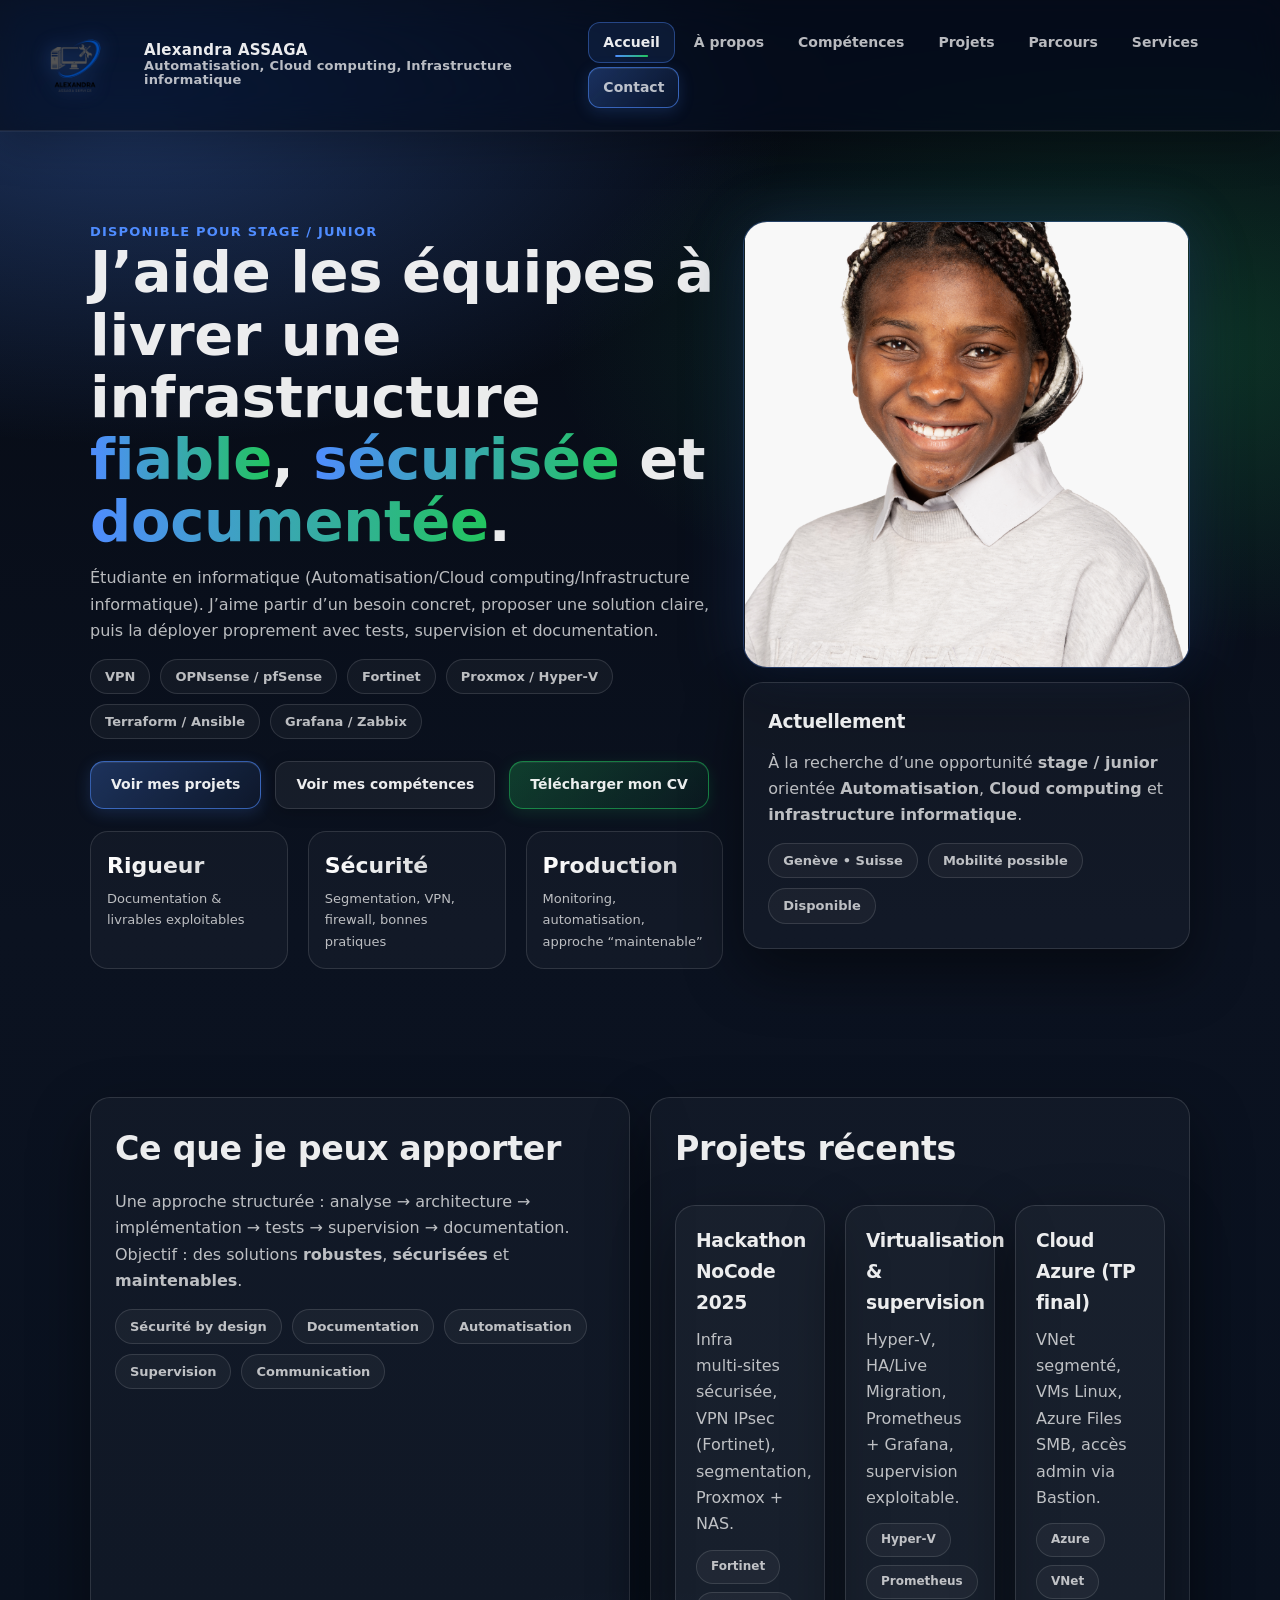
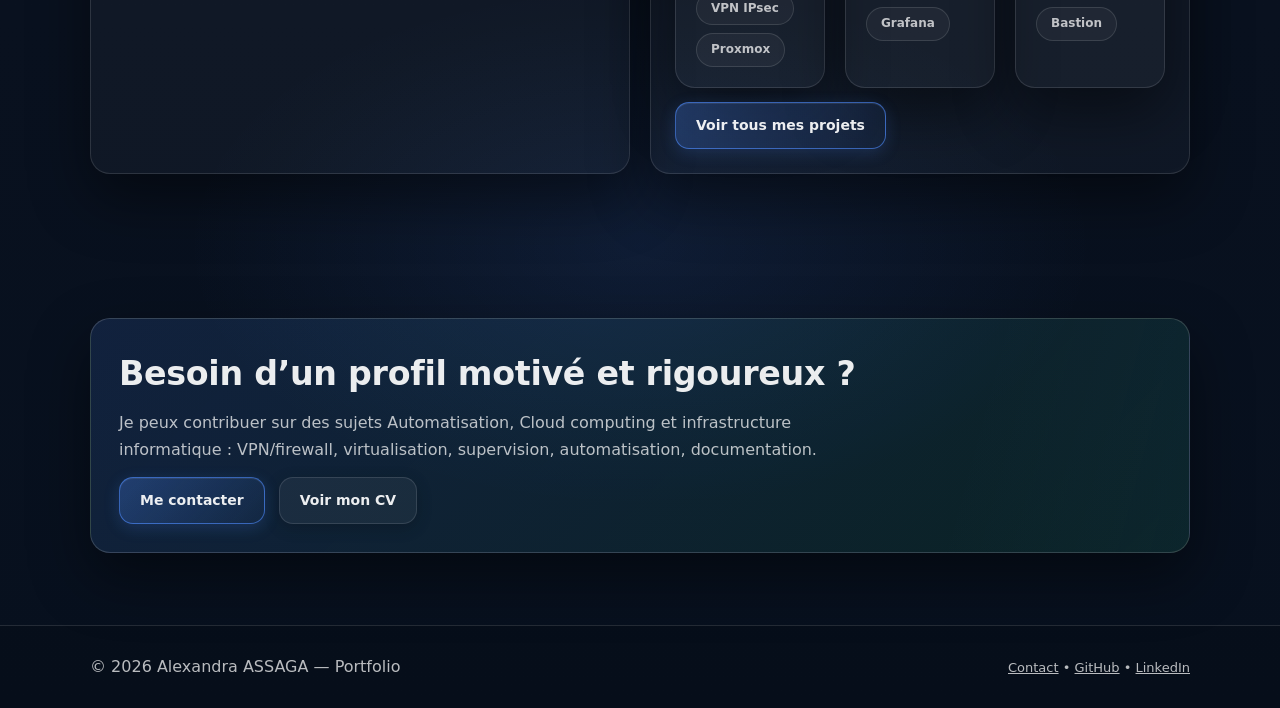
==== commit f78ab14a: "services" ====
--- a/index.html
+++ b/index.html
@@ -28,6 +28,7 @@
       <a data-nav href="skills.html">Compétences</a>
       <a data-nav href="projects.html">Projets</a>
       <a data-nav href="parcours.html">Parcours</a>
+      <a data-nav href="services.html">Services</a>
       <a data-nav href="contact.html" class="btn primary">Contact</a>
     </nav>
   </div>
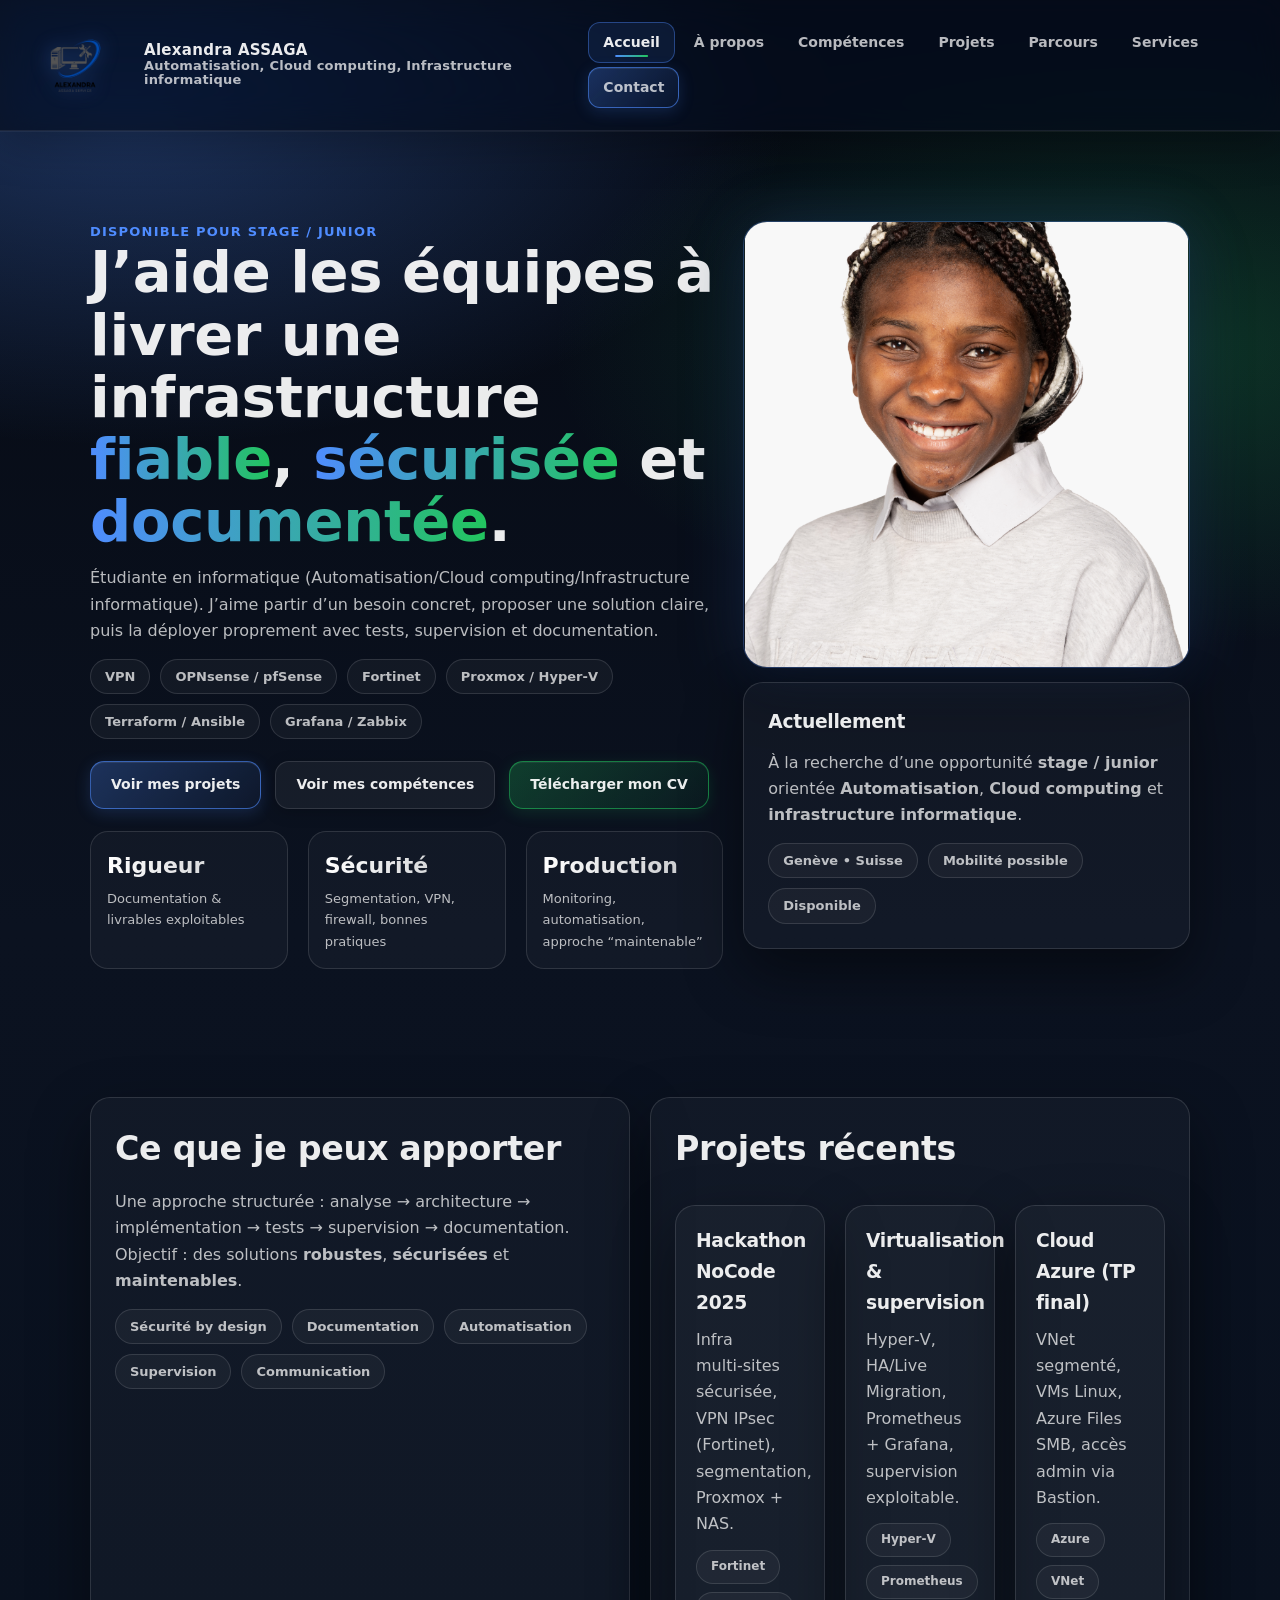
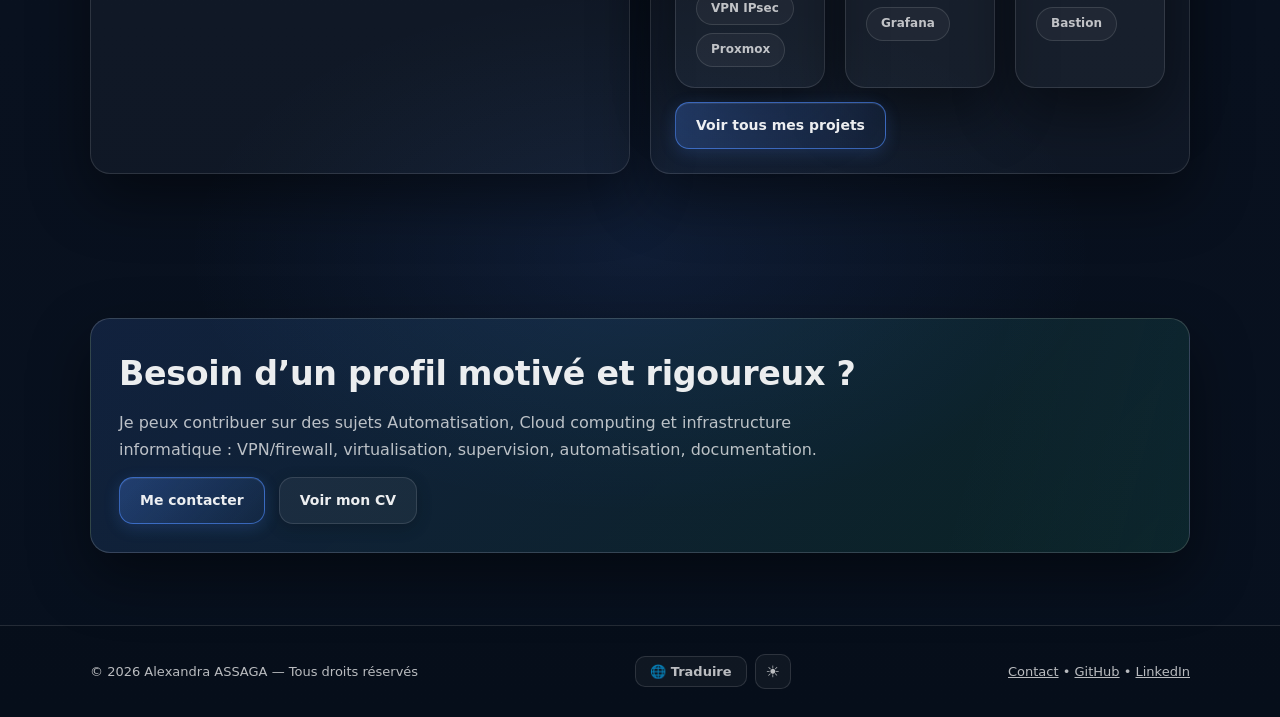
==== commit fc0739ec: "last update" ====
--- a/index.html
+++ b/index.html
@@ -183,10 +183,30 @@
 
 <footer>
   <div class="container footer-row">
-    <div>© <span id="year"></span> Alexandra ASSAGA — Portfolio</div>
+    <div class="small muted">&copy; <span id="year"></span> Alexandra ASSAGA &mdash; Tous droits r&eacute;serv&eacute;s</div>
+
+    <div class="footer-controls">
+      <div class="translate-wrap">
+        <button class="ctrl-btn" id="translateBtn" aria-label="Changer la langue">&#127760; Traduire</button>
+        <div class="lang-panel" id="langPanel">
+          <button class="lang-opt" data-lang="en">&#127468;&#127463; English</button>
+          <button class="lang-opt" data-lang="de">&#127465;&#127466; Deutsch</button>
+          <button class="lang-opt" data-lang="es">&#127466;&#127480; Espa&ntilde;ol</button>
+          <button class="lang-opt" data-lang="it">&#127470;&#127481; Italiano</button>
+          <button class="lang-opt" data-lang="pt">&#127477;&#127481; Portugu&ecirc;s</button>
+          <button class="lang-opt" data-lang="nl">&#127475;&#127473; Nederlands</button>
+          <button class="lang-opt" data-lang="ar">&#127480;&#127462; &#1575;&#1604;&#1593;&#1585;&#1576;&#1610;&#1577;</button>
+          <button class="lang-opt" data-lang="zh-CN">&#127464;&#127475; &#20013;&#25991;</button>
+          <button class="lang-opt" data-lang="ja">&#127471;&#127477; &#26085;&#26412;&#35486;</button>
+          <button class="lang-opt" data-lang="ru">&#127479;&#127482; &#1056;&#1091;&#1089;&#1089;&#1082;&#1080;&#1081;</button>
+        </div>
+      </div>
+      <button class="ctrl-btn theme-btn" id="themeBtn" aria-label="Changer le th&egrave;me"><span id="themeIcon">&#9728;&#65039;</span></button>
+    </div>
+
     <div class="small">
-      <a href="contact.html" style="text-decoration:underline">Contact</a> •
-      <a href="https://github.com/aassaga21" target="_blank" rel="noopener" style="text-decoration:underline">GitHub</a> •
+      <a href="contact.html" style="text-decoration:underline">Contact</a> &bull;
+      <a href="https://github.com/aassaga21" target="_blank" rel="noopener" style="text-decoration:underline">GitHub</a> &bull;
       <a href="https://www.linkedin.com/in/alexandra-assaga/" target="_blank" rel="noopener" style="text-decoration:underline">LinkedIn</a>
     </div>
   </div>
--- a/css/style.css
+++ b/css/style.css
@@ -494,6 +494,173 @@
   flex-wrap: wrap;
 }
 
+/* Footer controls (translate + theme) */
+.footer-controls{
+  display: flex;
+  align-items: center;
+  gap: 8px;
+}
+.ctrl-btn{
+  display: inline-flex;
+  align-items: center;
+  gap: 6px;
+  padding: 7px 14px;
+  border-radius: 10px;
+  border: 1px solid var(--line);
+  background: rgba(255,255,255,.04);
+  color: var(--muted);
+  font-family: var(--font);
+  font-size: 13px;
+  font-weight: 600;
+  cursor: pointer;
+  transition: border-color var(--transition), background var(--transition), color var(--transition);
+}
+.ctrl-btn:hover{
+  border-color: rgba(79,140,255,.45);
+  background: rgba(79,140,255,.09);
+  color: var(--text);
+}
+.theme-btn{ padding: 7px 10px; font-size: 16px; }
+
+/* Language popover */
+.translate-wrap{ position: relative; }
+.lang-panel{
+  position: absolute;
+  bottom: calc(100% + 10px);
+  left: 50%;
+  transform: translateX(-50%);
+  background: #0e1829;
+  border: 1px solid rgba(79,140,255,.30);
+  border-radius: 16px;
+  padding: 10px;
+  display: grid;
+  grid-template-columns: 1fr 1fr;
+  gap: 4px;
+  min-width: 240px;
+  box-shadow: 0 20px 50px rgba(0,0,0,.55);
+  opacity: 0;
+  pointer-events: none;
+  transform: translateX(-50%) translateY(6px);
+  transition: opacity .18s ease, transform .18s ease;
+  z-index: 200;
+}
+.lang-panel.open{
+  opacity: 1;
+  pointer-events: all;
+  transform: translateX(-50%) translateY(0);
+}
+.lang-opt{
+  display: flex;
+  align-items: center;
+  gap: 8px;
+  padding: 8px 12px;
+  border-radius: 10px;
+  border: none;
+  background: transparent;
+  color: rgba(255,255,255,.78);
+  font-family: var(--font);
+  font-size: 13px;
+  font-weight: 600;
+  cursor: pointer;
+  text-align: left;
+  white-space: nowrap;
+  transition: background .15s ease, color .15s ease;
+}
+.lang-opt:hover{
+  background: rgba(79,140,255,.14);
+  color: #fff;
+}
+
+
+/* ============================================================
+   LIGHT MODE
+   ============================================================ */
+body.light{
+  --bg: #f4f7ff;
+  --text: rgba(15,23,42,.90);
+  --muted: rgba(15,23,42,.56);
+  --line: rgba(15,23,42,.11);
+  --surface: rgba(15,23,42,.04);
+  --surface2: rgba(15,23,42,.07);
+  --shadow: 0 8px 30px rgba(0,0,0,.09);
+  --glow-blue: 0 0 24px rgba(79,140,255,.14);
+  --glow-green: 0 0 24px rgba(34,197,94,.10);
+}
+body.light{
+  background:
+    radial-gradient(900px 400px at 10% 5%,  rgba(79,140,255,.10), transparent 55%),
+    radial-gradient(700px 350px at 90% 15%, rgba(34,197,94,.08), transparent 60%),
+    linear-gradient(180deg, #eef2ff, #f4f7ff);
+}
+body.light header{
+  background: rgba(244,247,255,.88);
+  border-bottom-color: rgba(15,23,42,.09);
+  box-shadow: 0 1px 0 rgba(255,255,255,.90), 0 4px 20px rgba(0,0,0,.07);
+}
+body.light .card{
+  background: rgba(255,255,255,.75);
+  border-color: rgba(15,23,42,.09);
+  box-shadow: 0 4px 18px rgba(0,0,0,.07);
+}
+body.light .card:hover{
+  background: rgba(255,255,255,.95);
+  border-color: rgba(79,140,255,.28);
+  box-shadow: 0 8px 28px rgba(79,140,255,.14);
+}
+body.light footer{
+  background: rgba(255,255,255,.55);
+  border-top-color: rgba(15,23,42,.10);
+}
+body.light .ctrl-btn{
+  background: rgba(15,23,42,.05);
+  border-color: rgba(15,23,42,.13);
+  color: rgba(15,23,42,.60);
+}
+body.light .ctrl-btn:hover{
+  background: rgba(79,140,255,.10);
+  border-color: rgba(79,140,255,.40);
+  color: rgba(15,23,42,.90);
+}
+body.light input,
+body.light textarea{
+  background: rgba(255,255,255,.85);
+  border-color: rgba(15,23,42,.14);
+  color: var(--text);
+}
+body.light input:hover,
+body.light textarea:hover{
+  background: #fff;
+  border-color: rgba(15,23,42,.22);
+}
+body.light .badge{
+  background: rgba(15,23,42,.05);
+  border-color: rgba(15,23,42,.11);
+  color: rgba(15,23,42,.68);
+}
+body.light .badge:hover{
+  background: rgba(79,140,255,.09);
+  border-color: rgba(79,140,255,.30);
+}
+body.light .stat,
+body.light .skill{
+  background: rgba(255,255,255,.70);
+  border-color: rgba(15,23,42,.09);
+}
+body.light .progress{
+  background: rgba(15,23,42,.09);
+  border-color: rgba(15,23,42,.11);
+}
+body.light .nav-links a:hover,
+body.light .nav-links a.active{
+  background: rgba(79,140,255,.09);
+}
+body.light .hl{
+  background: linear-gradient(90deg, #2563eb, #16a34a, #2563eb);
+  background-size: 200% auto;
+  -webkit-background-clip: text;
+  background-clip: text;
+}
+
 
 /* ============================================================
    SECTION TITLE
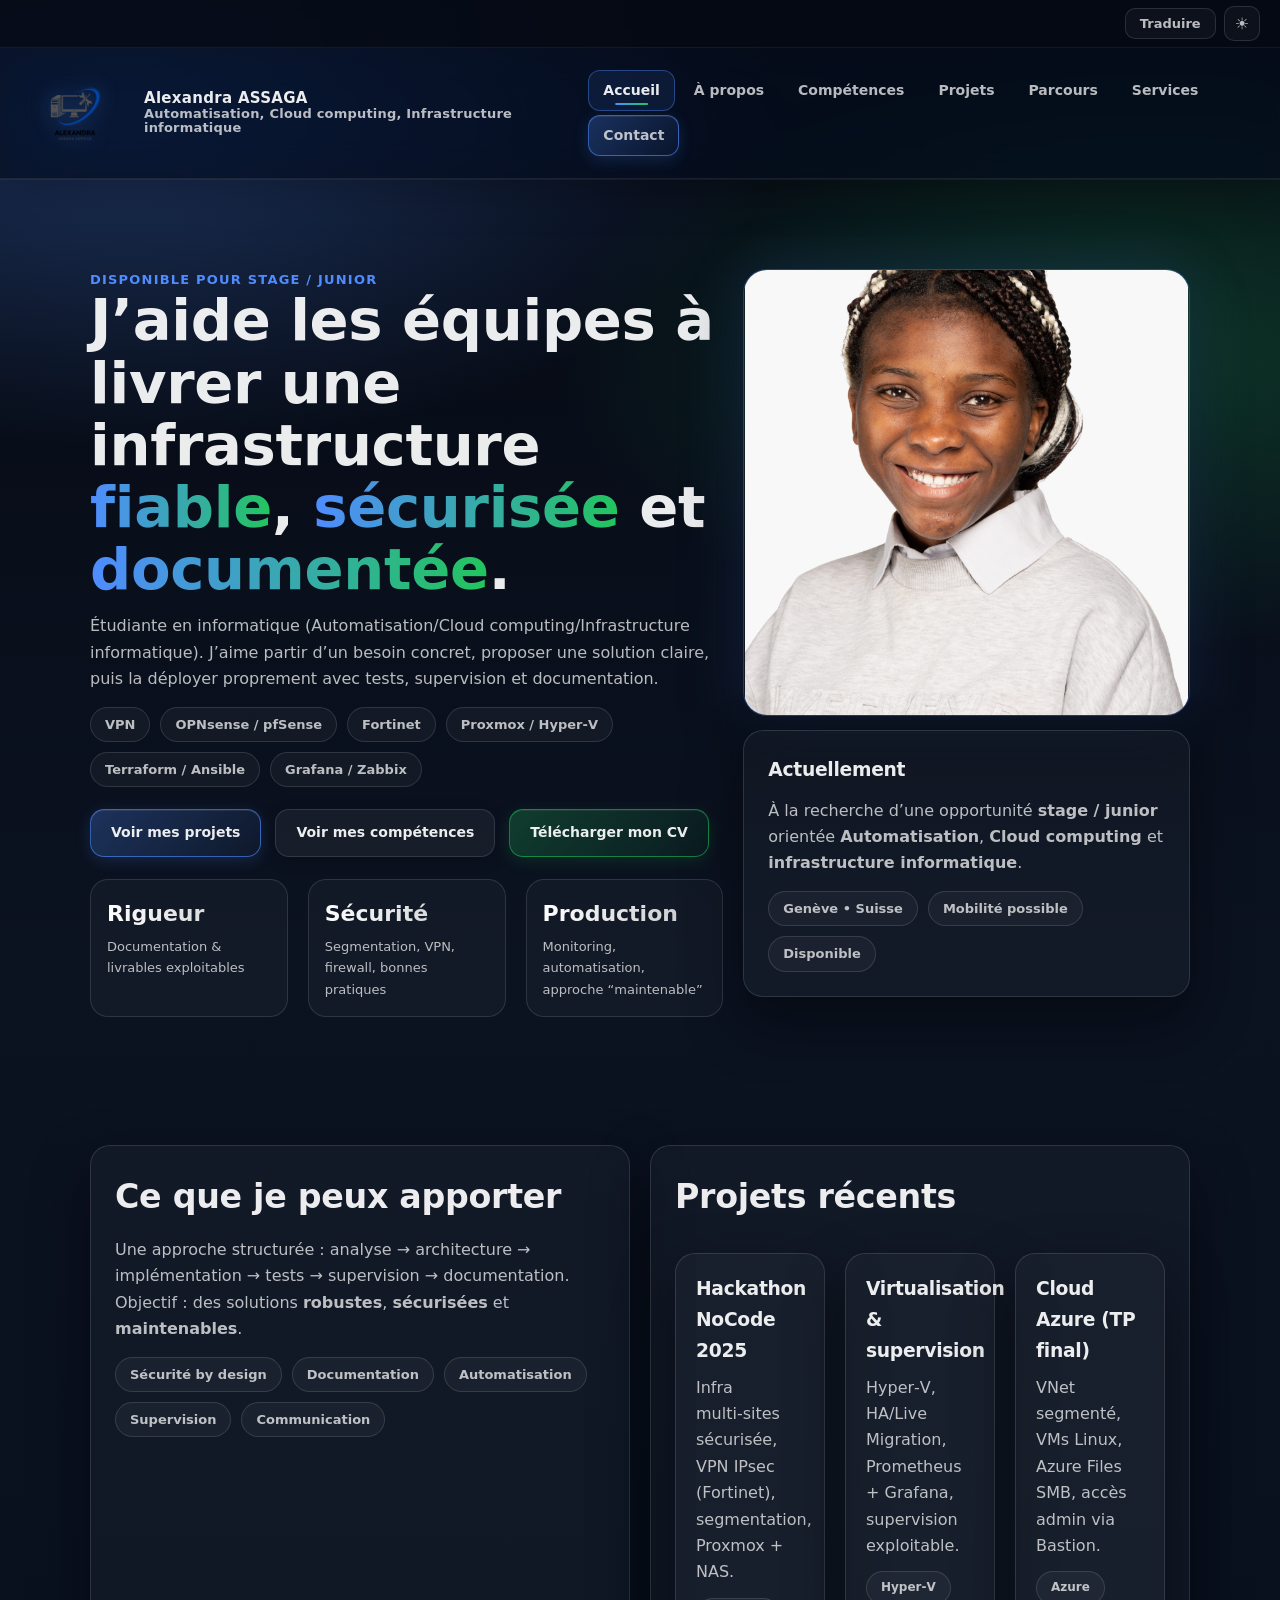
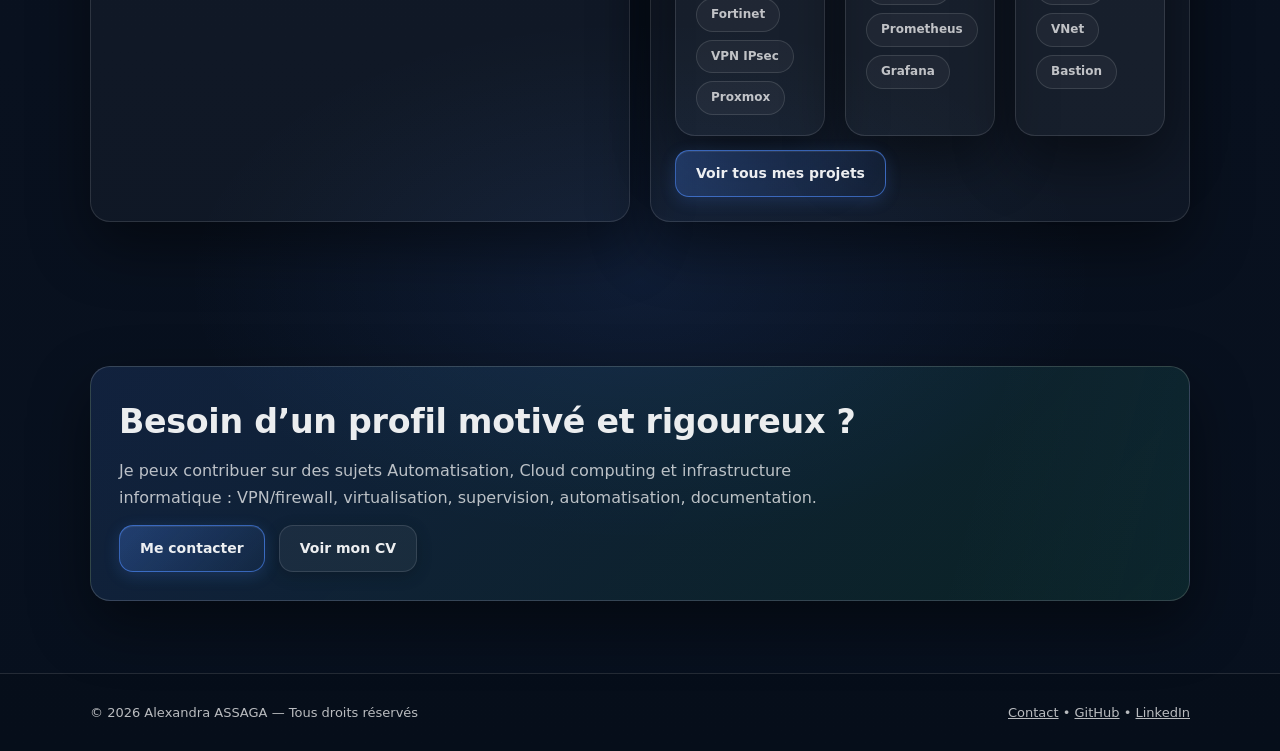
==== commit 04d4b646: "commit" ====
--- a/index.html
+++ b/index.html
@@ -12,6 +12,27 @@
 </head>
 <body>
 
+<!-- ── Top bar ── -->
+<div class="top-bar">
+  <div class="translate-wrap">
+    <button class="ctrl-btn" id="translateBtn" aria-label="Changer la langue">Traduire</button>
+    <div class="lang-panel" id="langPanel">
+      <button class="lang-opt" data-lang="fr">Fran&ccedil;ais (original)</button>
+      <button class="lang-opt" data-lang="en">English</button>
+      <button class="lang-opt" data-lang="de">Deutsch</button>
+      <button class="lang-opt" data-lang="es">Espa&ntilde;ol</button>
+      <button class="lang-opt" data-lang="it">Italiano</button>
+      <button class="lang-opt" data-lang="pt">Portugu&ecirc;s</button>
+      <button class="lang-opt" data-lang="nl">Nederlands</button>
+      <button class="lang-opt" data-lang="ar">&#1575;&#1604;&#1593;&#1585;&#1576;&#1610;&#1577;</button>
+      <button class="lang-opt" data-lang="zh-CN">&#20013;&#25991;</button>
+      <button class="lang-opt" data-lang="ja">&#26085;&#26412;&#35486;</button>
+      <button class="lang-opt" data-lang="ru">&#1056;&#1091;&#1089;&#1089;&#1082;&#1080;&#1081;</button>
+    </div>
+  </div>
+  <button class="ctrl-btn theme-btn" id="themeBtn" aria-label="Changer le th&egrave;me"><span id="themeIcon"></span></button>
+</div>
+
 <header class="site-header">
   <div class="container nav">
     <a class="brand" href="index.html" aria-label="Retour à l'accueil">
@@ -185,24 +206,6 @@
   <div class="container footer-row">
     <div class="small muted">&copy; <span id="year"></span> Alexandra ASSAGA &mdash; Tous droits r&eacute;serv&eacute;s</div>
 
-    <div class="footer-controls">
-      <div class="translate-wrap">
-        <button class="ctrl-btn" id="translateBtn" aria-label="Changer la langue">&#127760; Traduire</button>
-        <div class="lang-panel" id="langPanel">
-          <button class="lang-opt" data-lang="en">&#127468;&#127463; English</button>
-          <button class="lang-opt" data-lang="de">&#127465;&#127466; Deutsch</button>
-          <button class="lang-opt" data-lang="es">&#127466;&#127480; Espa&ntilde;ol</button>
-          <button class="lang-opt" data-lang="it">&#127470;&#127481; Italiano</button>
-          <button class="lang-opt" data-lang="pt">&#127477;&#127481; Portugu&ecirc;s</button>
-          <button class="lang-opt" data-lang="nl">&#127475;&#127473; Nederlands</button>
-          <button class="lang-opt" data-lang="ar">&#127480;&#127462; &#1575;&#1604;&#1593;&#1585;&#1576;&#1610;&#1577;</button>
-          <button class="lang-opt" data-lang="zh-CN">&#127464;&#127475; &#20013;&#25991;</button>
-          <button class="lang-opt" data-lang="ja">&#127471;&#127477; &#26085;&#26412;&#35486;</button>
-          <button class="lang-opt" data-lang="ru">&#127479;&#127482; &#1056;&#1091;&#1089;&#1089;&#1082;&#1080;&#1081;</button>
-        </div>
-      </div>
-      <button class="ctrl-btn theme-btn" id="themeBtn" aria-label="Changer le th&egrave;me"><span id="themeIcon">&#9728;&#65039;</span></button>
-    </div>
 
     <div class="small">
       <a href="contact.html" style="text-decoration:underline">Contact</a> &bull;
@@ -217,5 +220,8 @@
   document.getElementById("year").textContent = new Date().getFullYear();
 </script>
 
+<div id="google_translate_element" aria-hidden="true" style="display:none;position:absolute;"></div>
+<script>function googleTranslateElementInit(){new google.translate.TranslateElement({pageLanguage:'fr',includedLanguages:'en,de,es,it,pt,nl,ar,zh-CN,ja,ru',autoDisplay:false},'google_translate_element');}</script>
+<script src="https://translate.google.com/translate_a/element.js?cb=googleTranslateElementInit" async defer></script>
 </body>
 </html>
--- a/css/style.css
+++ b/css/style.css
@@ -79,9 +79,30 @@
 /* ============================================================
    HEADER / NAV
    ============================================================ */
+/* ── Top control bar (above nav) ── */
+.top-bar{
+  position: sticky;
+  top: 0;
+  z-index: 51;
+  background: rgba(5,10,20,.88);
+  border-bottom: 1px solid rgba(255,255,255,.06);
+  -webkit-backdrop-filter: blur(12px);
+  backdrop-filter: blur(12px);
+  display: flex;
+  justify-content: flex-end;
+  align-items: center;
+  gap: 8px;
+  padding: 6px 20px;
+}
+
+/* Hide Google Translate default toolbar */
+.goog-te-banner-frame{ display:none !important; }
+#google_translate_element{ display:none !important; }
+body{ top:0 !important; }
+
 header{
   position: sticky;
-  top: 0;
+  top: 48px;   /* height of .top-bar */
   z-index: 50;
   -webkit-backdrop-filter: blur(18px) saturate(160%);
   backdrop-filter: blur(18px) saturate(160%);
@@ -528,7 +549,6 @@
   position: absolute;
   bottom: calc(100% + 10px);
   left: 50%;
-  transform: translateX(-50%);
   background: #0e1829;
   border: 1px solid rgba(79,140,255,.30);
   border-radius: 16px;
@@ -536,7 +556,7 @@
   display: grid;
   grid-template-columns: 1fr 1fr;
   gap: 4px;
-  min-width: 240px;
+  min-width: 260px;
   box-shadow: 0 20px 50px rgba(0,0,0,.55);
   opacity: 0;
   pointer-events: none;
@@ -548,6 +568,18 @@
   opacity: 1;
   pointer-events: all;
   transform: translateX(-50%) translateY(0);
+}
+
+/* Top-bar: panel opens downward, aligned to the right */
+.top-bar .lang-panel{
+  bottom: auto;
+  top: calc(100% + 8px);
+  left: auto;
+  right: 0;
+  transform: translateY(-6px);
+}
+.top-bar .lang-panel.open{
+  transform: translateY(0);
 }
 .lang-opt{
   display: flex;
@@ -607,6 +639,10 @@
   border-color: rgba(79,140,255,.28);
   box-shadow: 0 8px 28px rgba(79,140,255,.14);
 }
+body.light .top-bar{
+  background: rgba(240,244,255,.92);
+  border-bottom-color: rgba(15,23,42,.10);
+}
 body.light footer{
   background: rgba(255,255,255,.55);
   border-top-color: rgba(15,23,42,.10);
